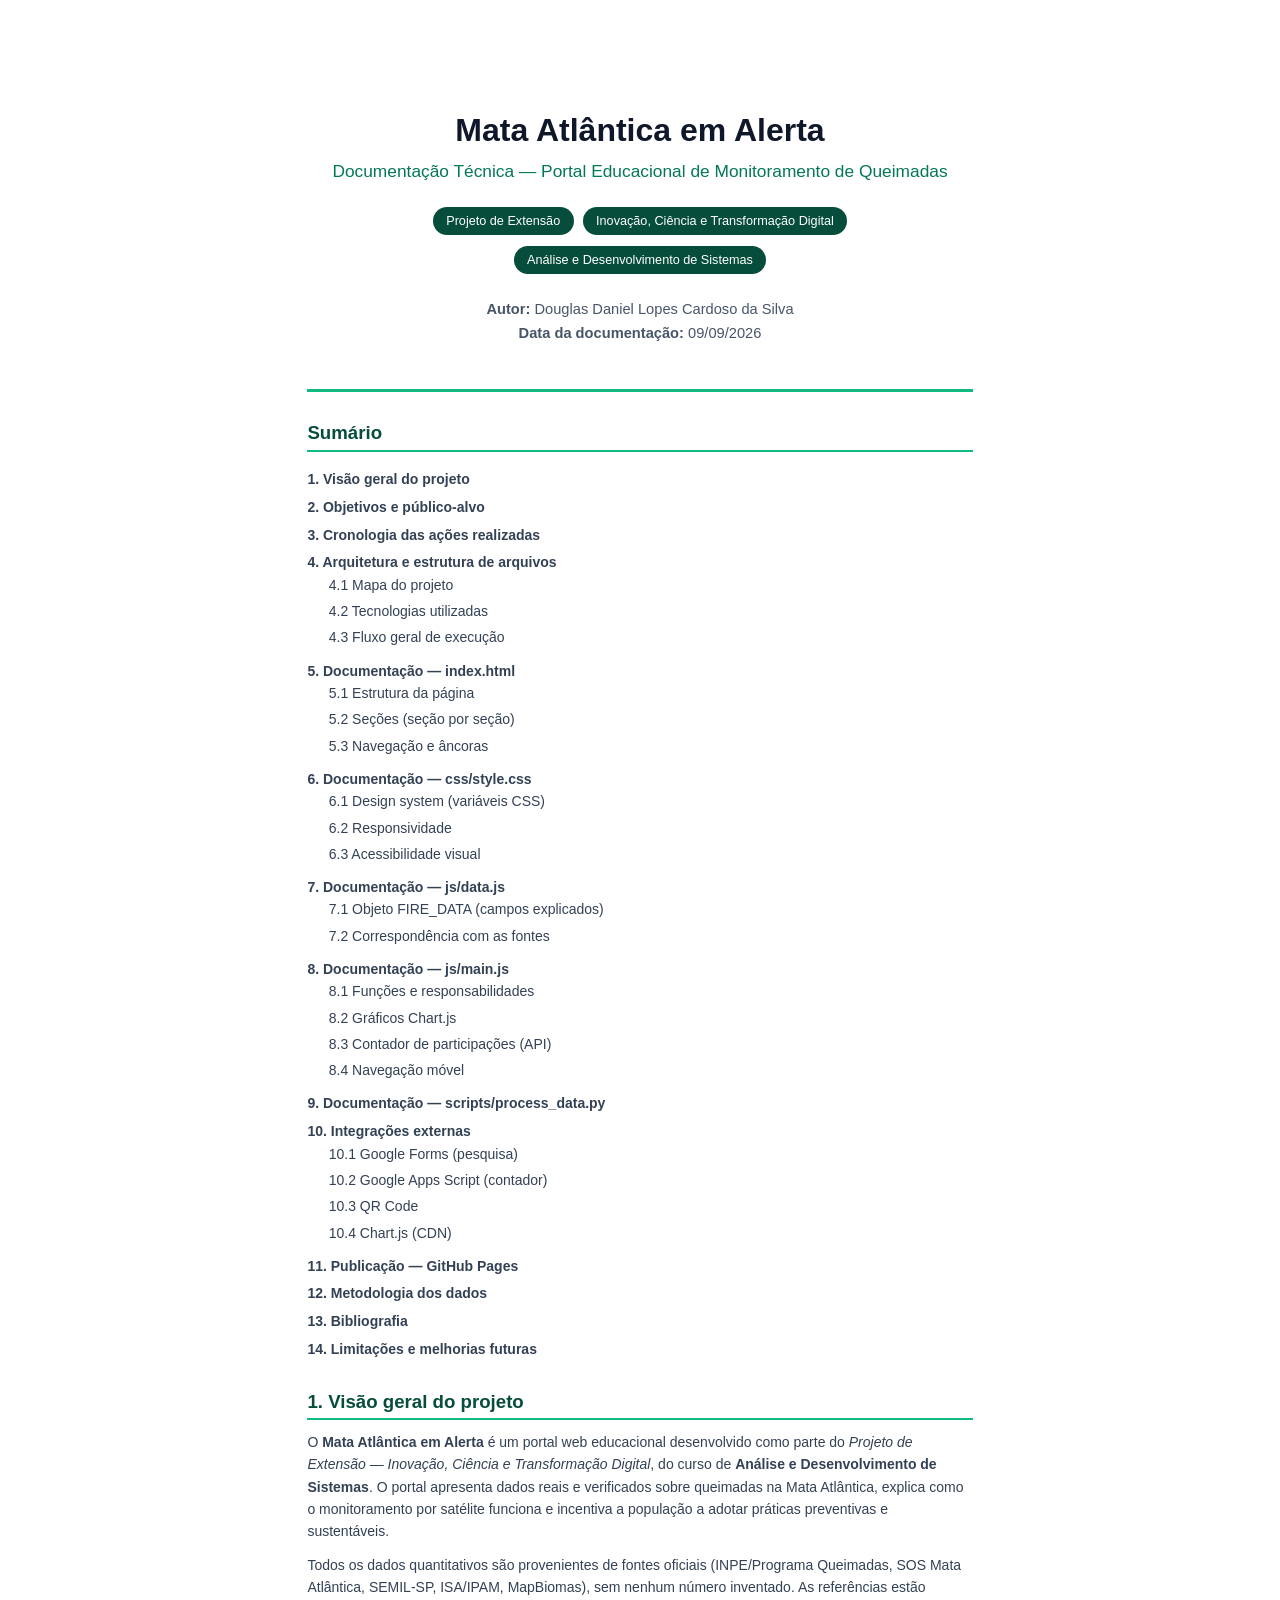
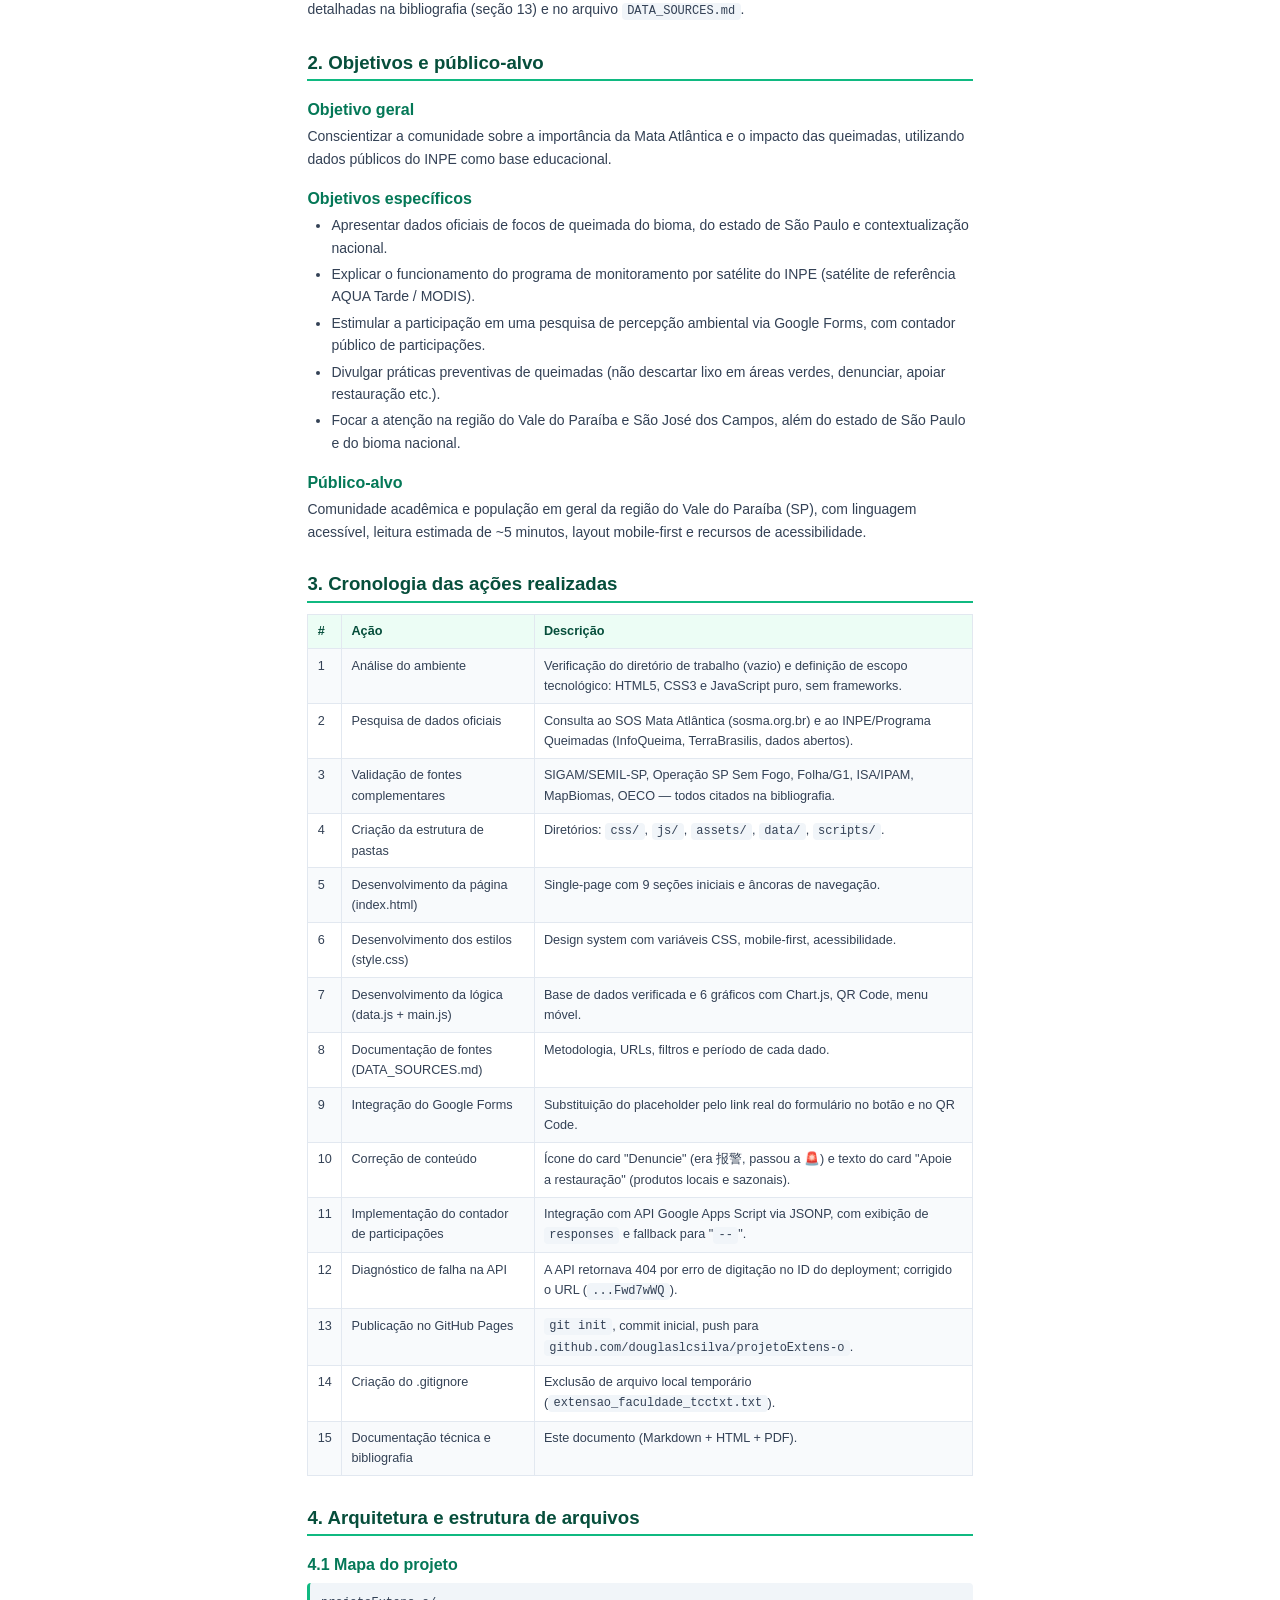
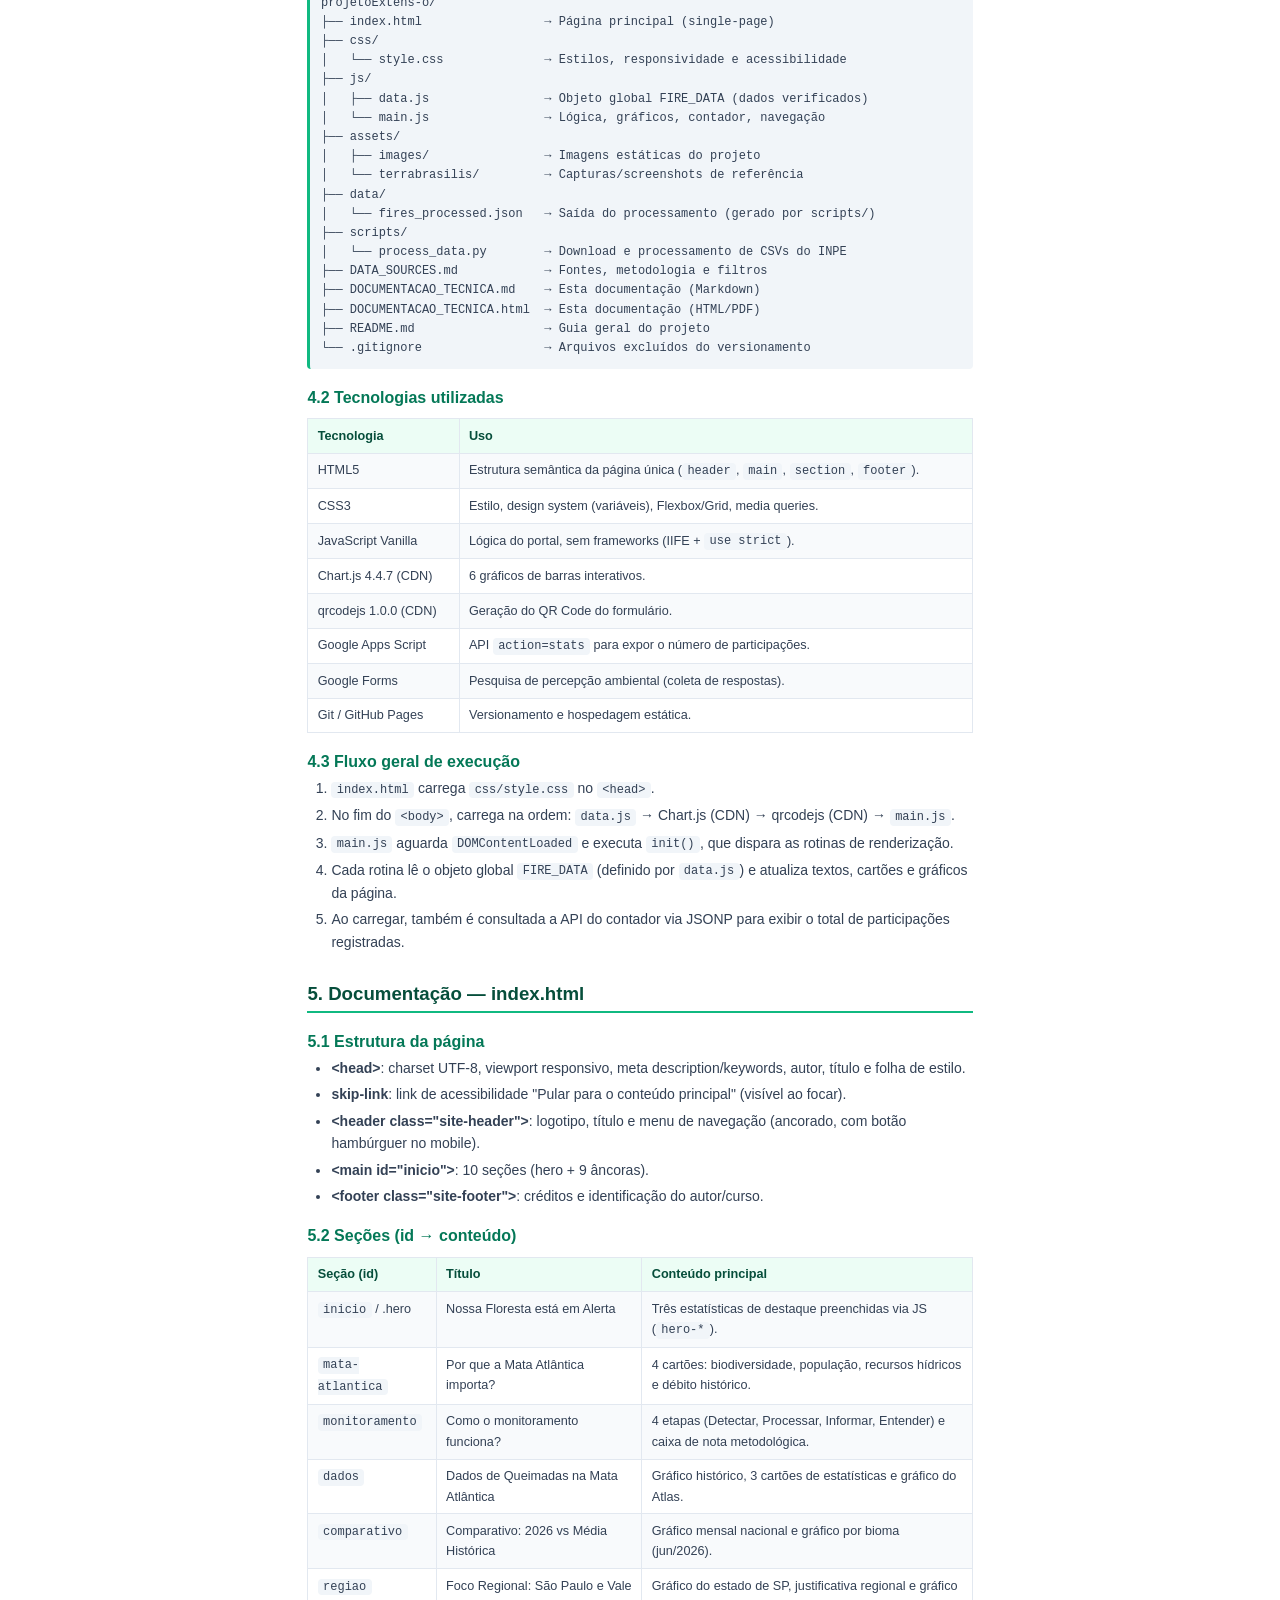
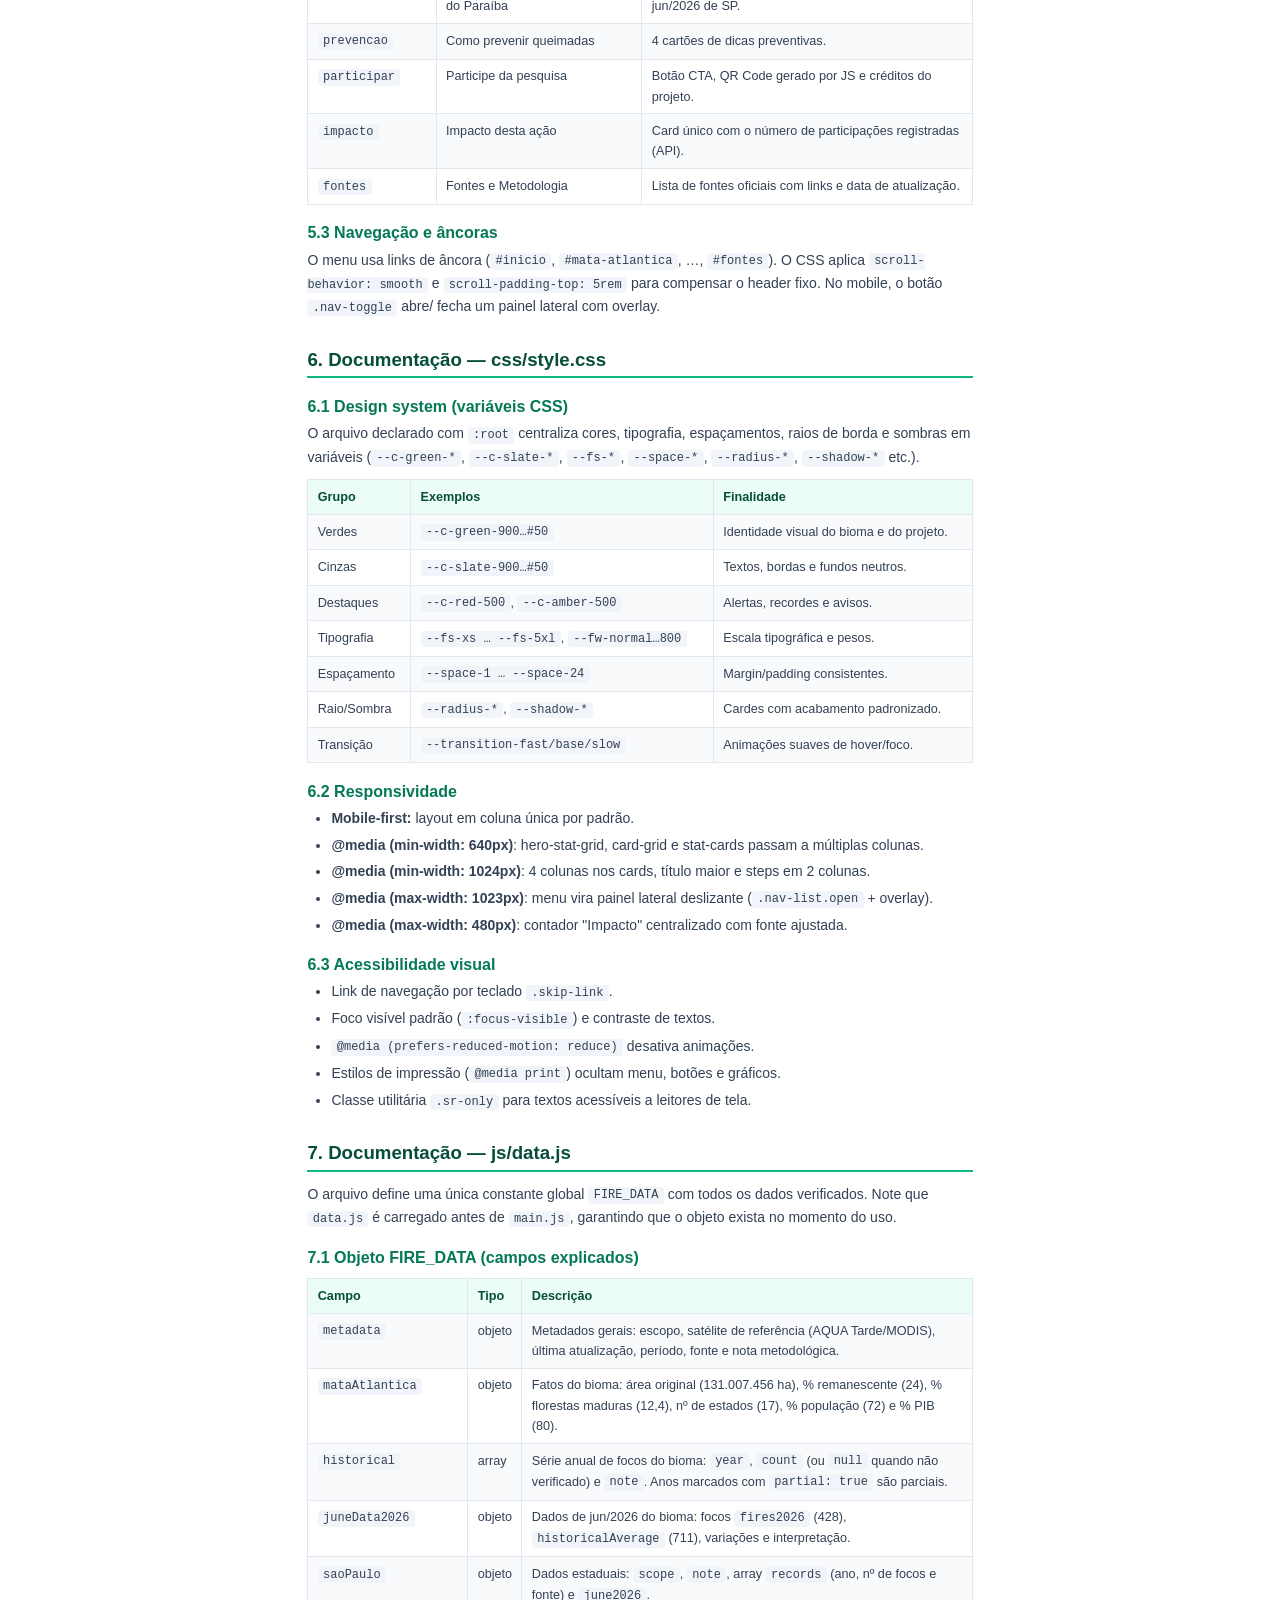
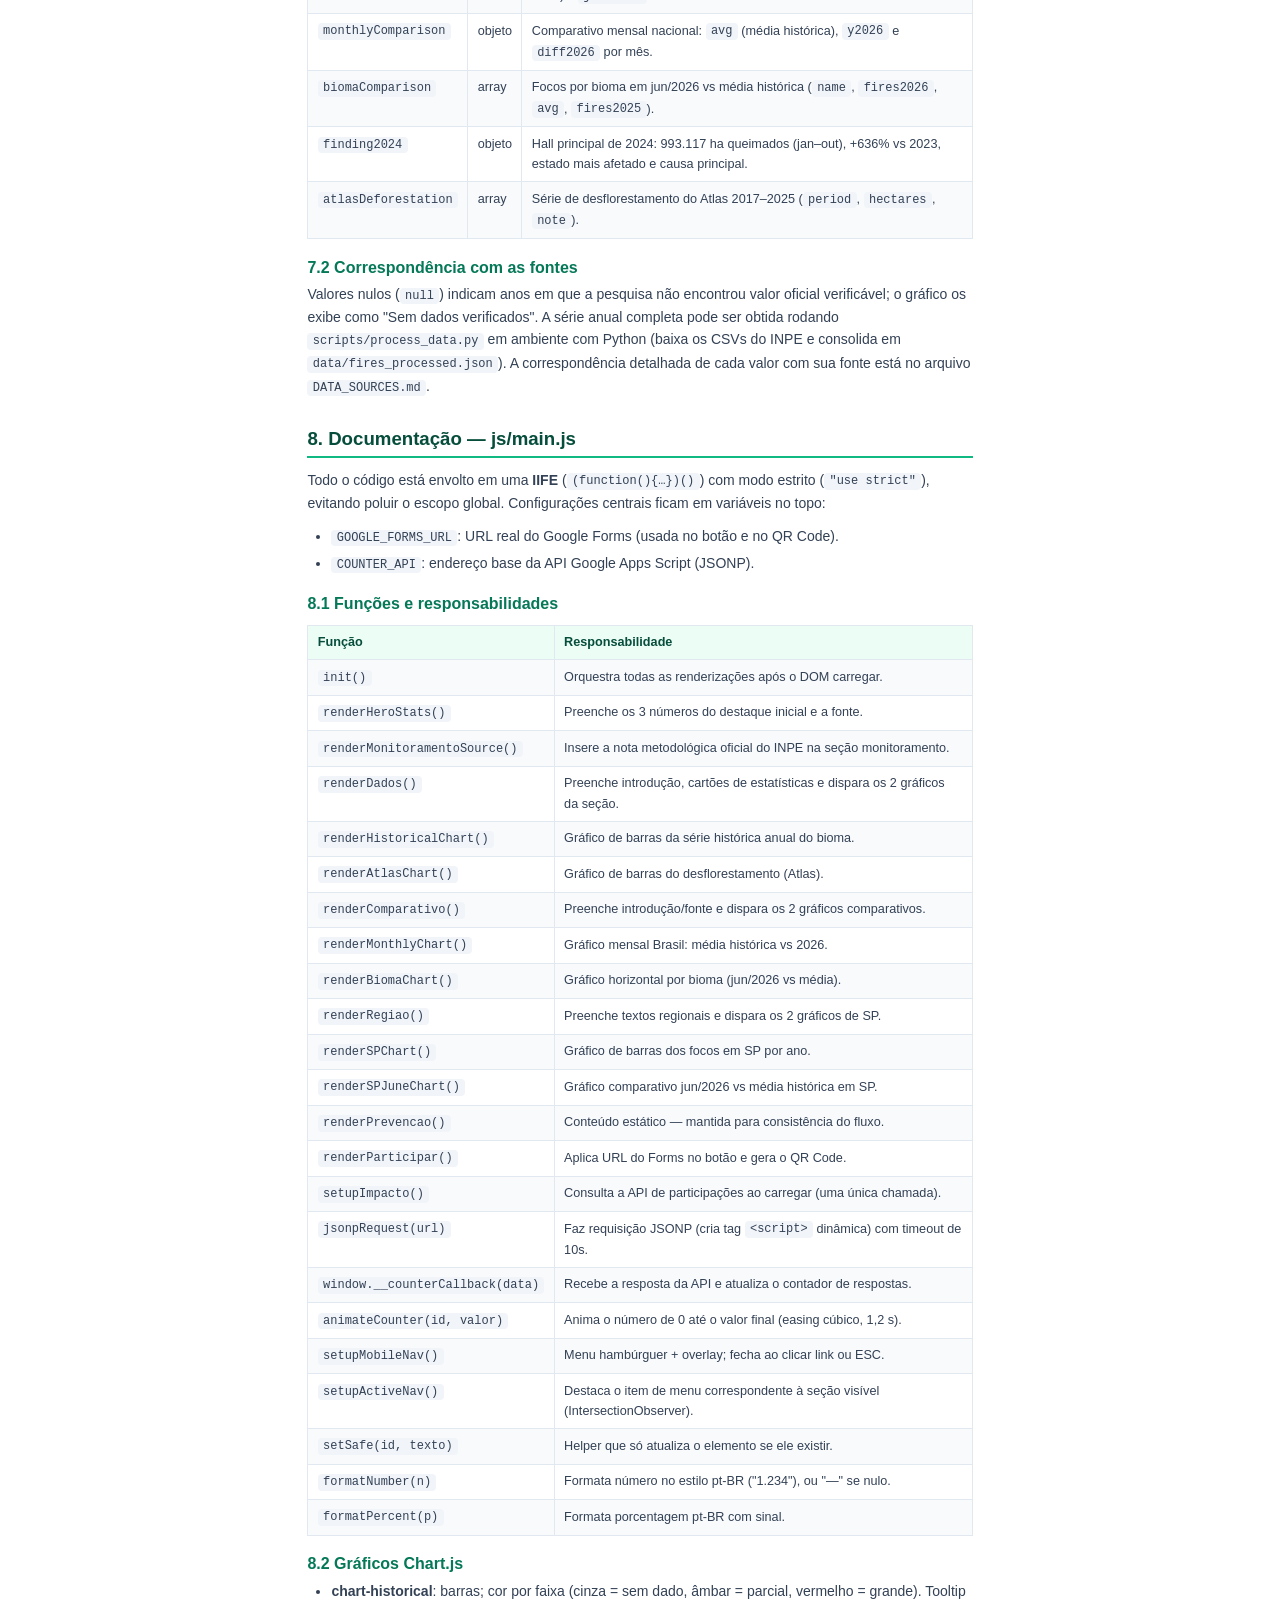
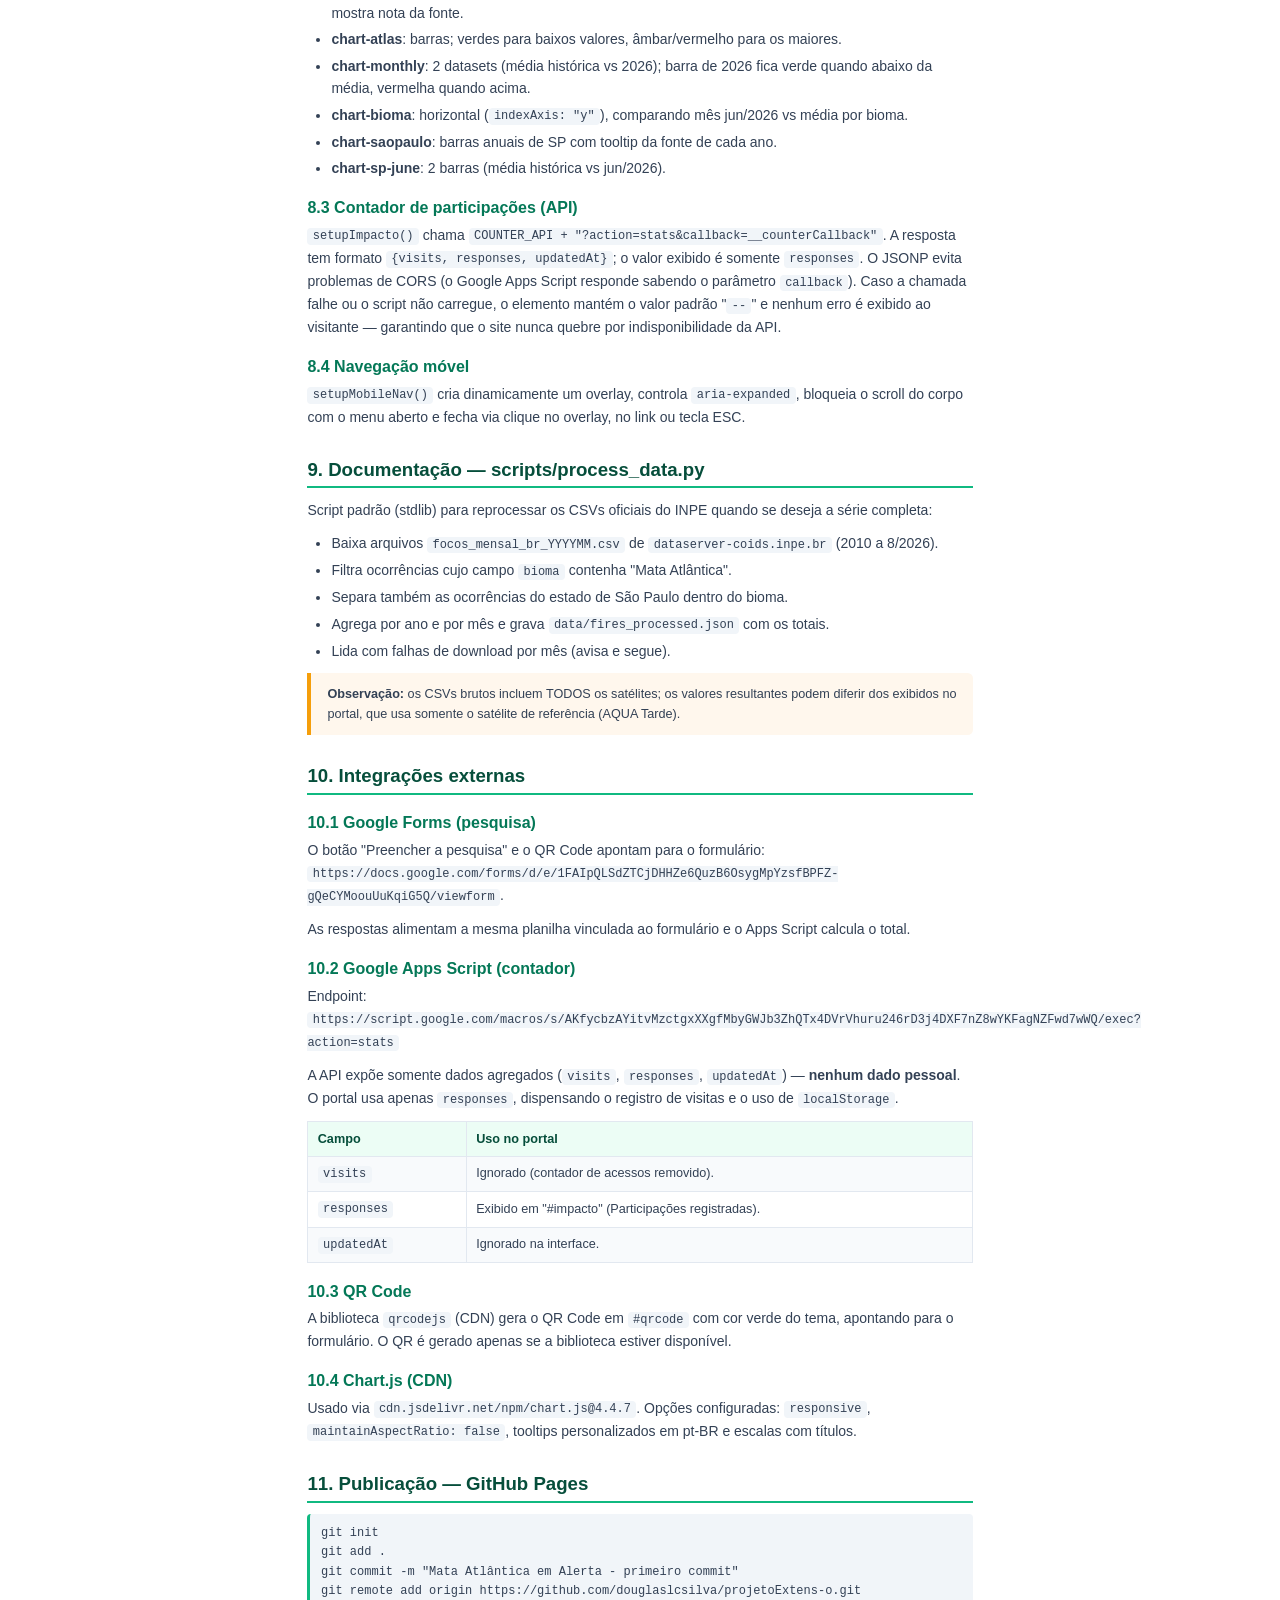
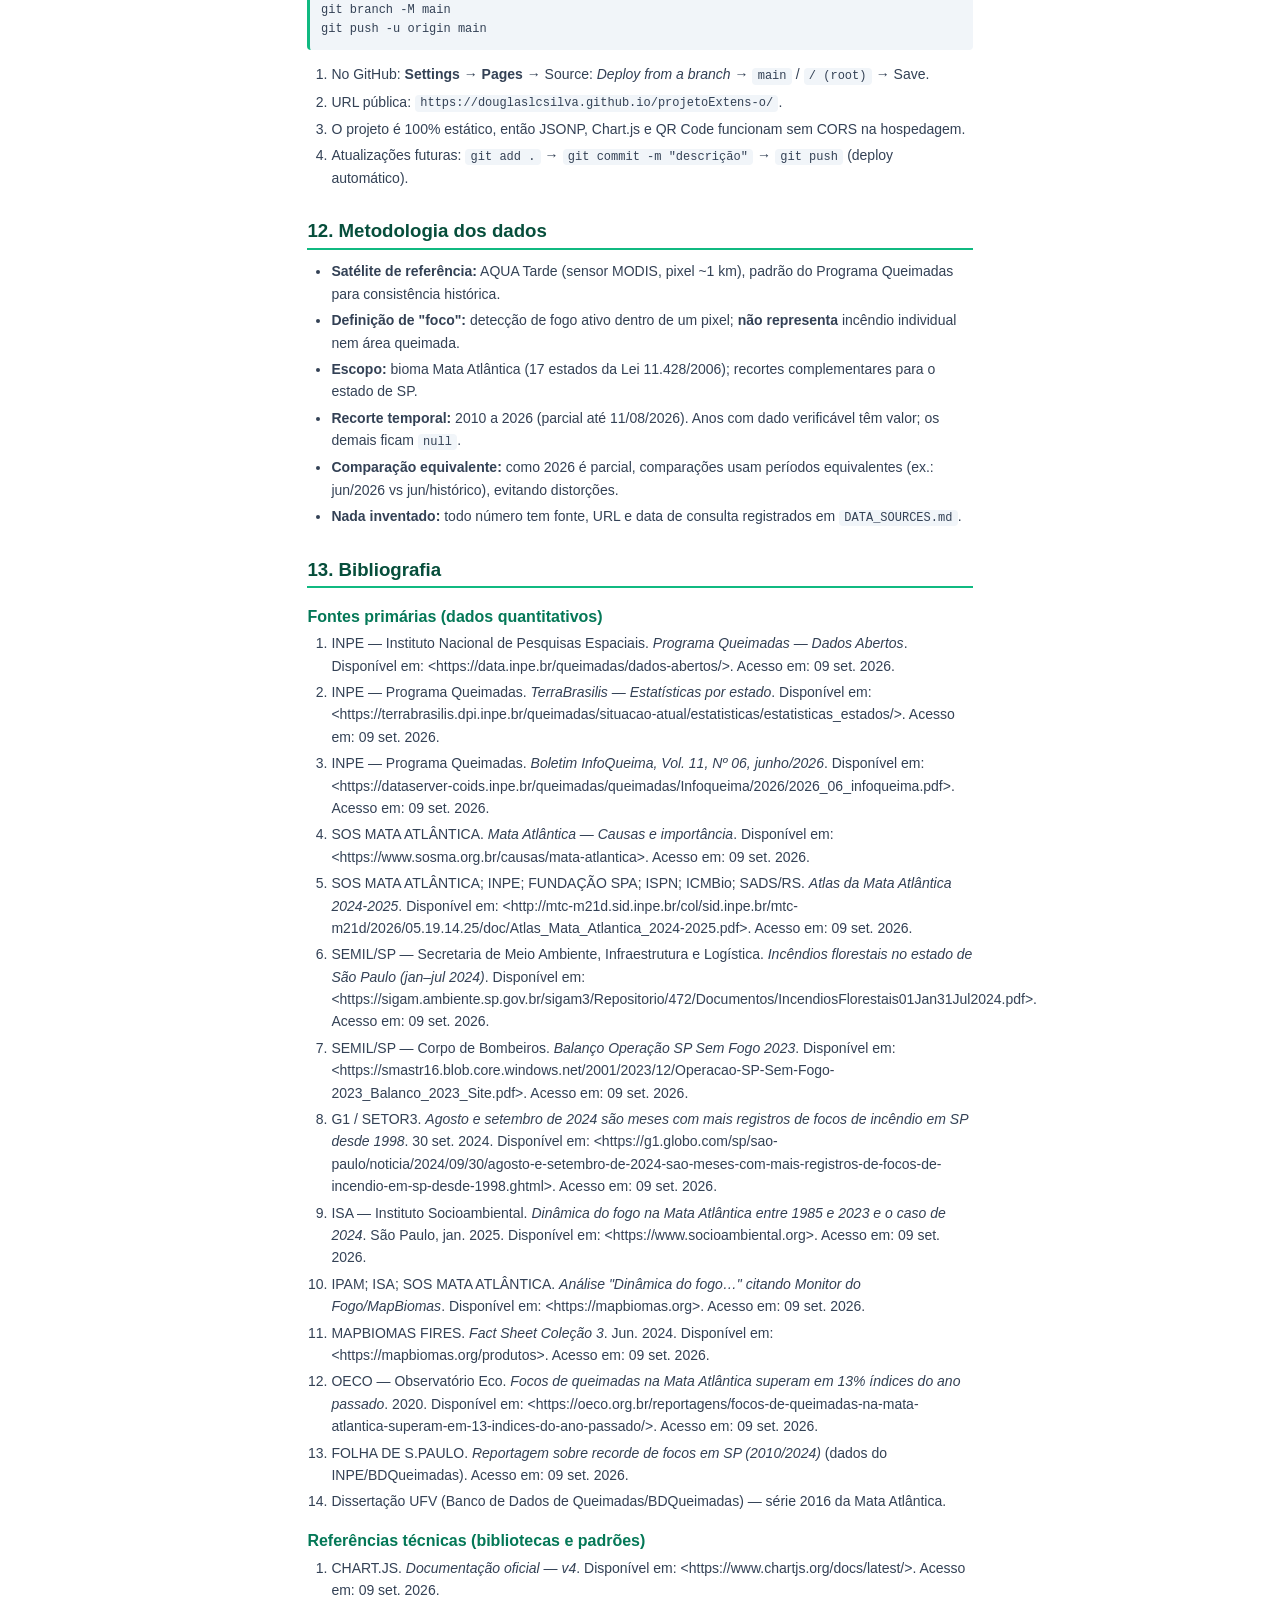
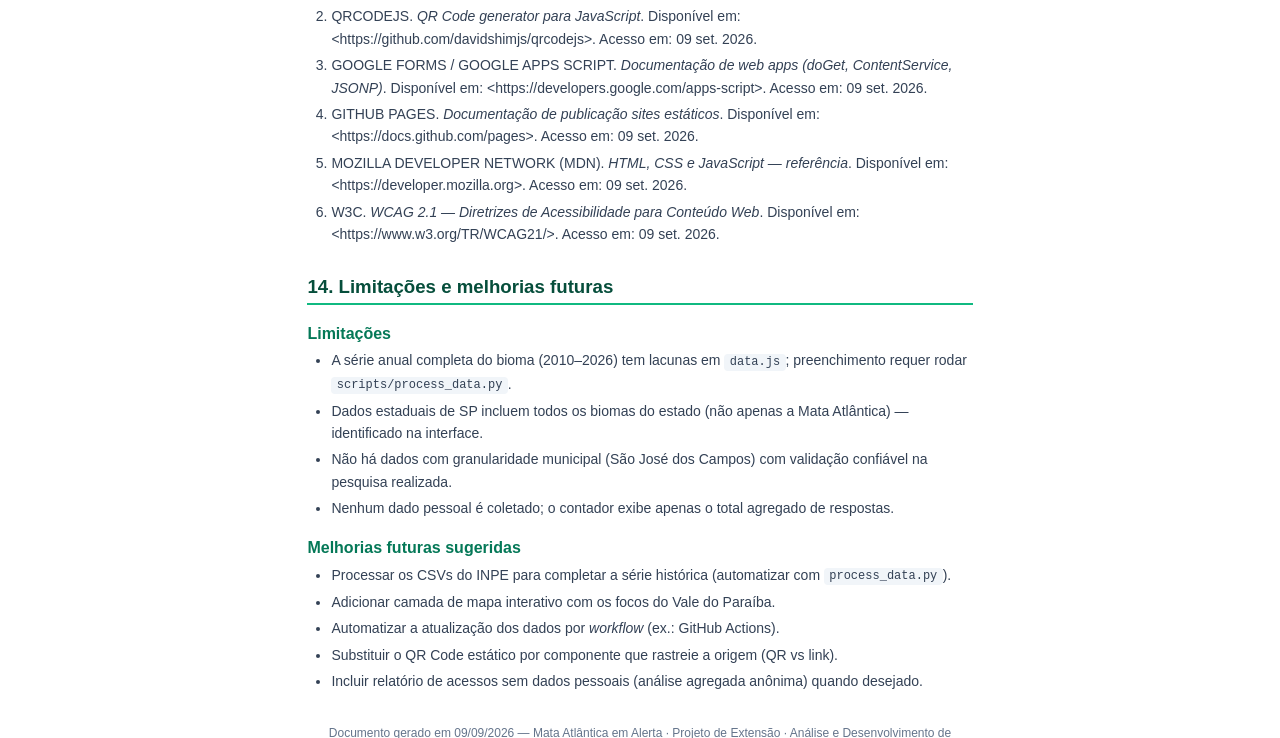
==== DOCUMENTACAO_TECNICA.html @ 0e0fcd91 "Adiciona documentacao tecnica completa (md, html e pdf) e bibliografia" ====
<!DOCTYPE html>
<html lang="pt-BR">
<head>
<meta charset="UTF-8">
<title>Documentação Técnica — Mata Atlântica em Alerta</title>
<style>
  :root {
    --green-900: #064e3b;
    --green-700: #047857;
    --green-600: #059669;
    --green-500: #10b981;
    --green-100: #d1fae5;
    --green-50:  #ecfdf5;
    --slate-900: #0f172a;
    --slate-800: #1e293b;
    --slate-700: #334155;
    --slate-600: #475569;
    --slate-500: #64748b;
    --slate-400: #94a3b8;
    --slate-200: #e2e8f0;
    --slate-100: #f1f5f9;
    --slate-50:  #f8fafc;
  }
  * { box-sizing: border-box; margin: 0; padding: 0; }
  html { scroll-behavior: smooth; }
  body {
    font-family: "Segoe UI", Roboto, "Helvetica Neue", Arial, sans-serif;
    font-size: 10.5pt;
    line-height: 1.6;
    color: var(--slate-700);
    background: #fff;
    max-width: 210mm;
    margin: 0 auto;
    padding: 15mm 17mm;
  }
  h1, h2, h3, h4 { color: var(--slate-900); line-height: 1.25; }
  h1 { font-size: 20pt; margin-bottom: 4pt; }
  h2 {
    font-size: 14pt;
    margin-top: 22pt;
    margin-bottom: 8pt;
    padding-bottom: 4pt;
    border-bottom: 2px solid var(--green-500);
    color: var(--green-900);
  }
  h3 { font-size: 12pt; margin-top: 14pt; margin-bottom: 4pt; color: var(--green-700); }
  h4 { font-size: 11pt; margin-top: 10pt; margin-bottom: 4pt; }
  p { margin-bottom: 8pt; }
  ul, ol { margin: 0 0 8pt 18pt; }
  li { margin-bottom: 3pt; }
  a { color: var(--green-700); text-decoration: none; }
  code, pre {
    font-family: Consolas, "Cascadia Code", monospace;
    font-size: 9pt;
    background: var(--slate-100);
    border-radius: 3pt;
    padding: 1pt 4pt;
  }
  pre {
    padding: 8pt;
    margin: 6pt 0 10pt;
    border-left: 3px solid var(--green-500);
    overflow-x: auto;
    white-space: pre-wrap;
  }
  table {
    width: 100%;
    border-collapse: collapse;
    margin: 8pt 0 12pt;
    font-size: 9.5pt;
  }
  th, td {
    border: 1px solid var(--slate-200);
    padding: 5pt 7pt;
    text-align: left;
    vertical-align: top;
  }
  th { background: var(--green-50); color: var(--green-900); font-weight: 600; }
  tr:nth-child(even) td { background: var(--slate-50); }
  .cover {
    text-align: center;
    padding: 40pt 0 25pt;
    border-bottom: 3px solid var(--green-500);
    margin-bottom: 20pt;
  }
  .cover h1 { font-size: 24pt; }
  .cover .subtitle { font-size: 13pt; color: var(--green-700); margin-top: 6pt; }
  .cover .meta { margin-top: 18pt; font-size: 11pt; color: var(--slate-600); }
  .cover .badge {
    display: inline-block;
    background: var(--green-900);
    color: #fff;
    padding: 3pt 10pt;
    border-radius: 12pt;
    font-size: 9.5pt;
    margin: 8pt 2pt 0;
  }
  .toc { margin: 12pt 0 20pt; }
  .toc ul { list-style: none; margin-left: 0; }
  .toc > ul > li { font-weight: 600; margin-bottom: 4pt; }
  .toc ul ul { margin-left: 16pt; font-weight: 400; }
  .note {
    background: #fff7ed;
    border-left: 4px solid #f59e0b;
    padding: 8pt 12pt;
    border-radius: 0 4pt 4pt 0;
    margin: 8pt 0;
    font-size: 9.5pt;
  }
  .callout {
    background: var(--green-50);
    border-left: 4px solid var(--green-500);
    padding: 8pt 12pt;
    border-radius: 0 4pt 4pt 0;
    margin: 8pt 0;
  }
  .field-table dt { font-weight: 600; color: var(--green-800); }
  .pagebreak { page-break-before: always; }
  .small { font-size: 9pt; color: var(--slate-500); }
  .text-center { text-align: center; }
  @media print {
    .cover { border-bottom-color: var(--green-500); }
    h2 { page-break-after: avoid; }
    h3, h4 { page-break-after: avoid; }
    table, pre, .note, .callout { page-break-inside: avoid; }
  }
</style>
</head>
<body>

<div class="cover">
  <h1>Mata Atlântica em Alerta</h1>
  <p class="subtitle">Documentação Técnica — Portal Educacional de Monitoramento de Queimadas</p>
  <div>
    <span class="badge">Projeto de Extensão</span>
    <span class="badge">Inovação, Ciência e Transformação Digital</span>
    <span class="badge">Análise e Desenvolvimento de Sistemas</span>
  </div>
  <p class="meta">
    <strong>Autor:</strong> Douglas Daniel Lopes Cardoso da Silva<br>
    <strong>Data da documentação:</strong> 09/09/2026
  </p>
</div>

<h2>Sumário</h2>
<div class="toc">
  <ul>
    <li>1. Visão geral do projeto</li>
    <li>2. Objetivos e público-alvo</li>
    <li>3. Cronologia das ações realizadas</li>
    <li>4. Arquitetura e estrutura de arquivos
      <ul>
        <li>4.1 Mapa do projeto</li>
        <li>4.2 Tecnologias utilizadas</li>
        <li>4.3 Fluxo geral de execução</li>
      </ul>
    </li>
    <li>5. Documentação — index.html
      <ul>
        <li>5.1 Estrutura da página</li>
        <li>5.2 Seções (seção por seção)</li>
        <li>5.3 Navegação e âncoras</li>
      </ul>
    </li>
    <li>6. Documentação — css/style.css
      <ul>
        <li>6.1 Design system (variáveis CSS)</li>
        <li>6.2 Responsividade</li>
        <li>6.3 Acessibilidade visual</li>
      </ul>
    </li>
    <li>7. Documentação — js/data.js
      <ul>
        <li>7.1 Objeto FIRE_DATA (campos explicados)</li>
        <li>7.2 Correspondência com as fontes</li>
      </ul>
    </li>
    <li>8. Documentação — js/main.js
      <ul>
        <li>8.1 Funções e responsabilidades</li>
        <li>8.2 Gráficos Chart.js</li>
        <li>8.3 Contador de participações (API)</li>
        <li>8.4 Navegação móvel</li>
      </ul>
    </li>
    <li>9. Documentação — scripts/process_data.py</li>
    <li>10. Integrações externas
      <ul>
        <li>10.1 Google Forms (pesquisa)</li>
        <li>10.2 Google Apps Script (contador)</li>
        <li>10.3 QR Code</li>
        <li>10.4 Chart.js (CDN)</li>
      </ul>
    </li>
    <li>11. Publicação — GitHub Pages</li>
    <li>12. Metodologia dos dados</li>
    <li>13. Bibliografia</li>
    <li>14. Limitações e melhorias futuras</li>
  </ul>
</div>

<h2 class="pagebreak">1. Visão geral do projeto</h2>
<p>
O <strong>Mata Atlântica em Alerta</strong> é um portal web educacional desenvolvido como parte do
<em>Projeto de Extensão — Inovação, Ciência e Transformação Digital</em>, do curso de
<strong>Análise e Desenvolvimento de Sistemas</strong>. O portal apresenta dados reais e verificados
sobre queimadas na Mata Atlântica, explica como o monitoramento por satélite funciona e incentiva a
população a adotar práticas preventivas e sustentáveis.
</p>
<p>Todos os dados quantitativos são provenientes de fontes oficiais (INPE/Programa Queimadas, SOS Mata
Atlântica, SEMIL-SP, ISA/IPAM, MapBiomas), sem nenhum número inventado. As referências estão detalhadas
na bibliografia (seção 13) e no arquivo <code>DATA_SOURCES.md</code>.</p>

<h2>2. Objetivos e público-alvo</h2>
<h3>Objetivo geral</h3>
<p>Conscientizar a comunidade sobre a importância da Mata Atlântica e o impacto das queimadas,
utilizando dados públicos do INPE como base educacional.</p>
<h3>Objetivos específicos</h3>
<ul>
  <li>Apresentar dados oficiais de focos de queimada do bioma, do estado de São Paulo e contextualização nacional.</li>
  <li>Explicar o funcionamento do programa de monitoramento por satélite do INPE (satélite de referência AQUA Tarde / MODIS).</li>
  <li>Estimular a participação em uma pesquisa de percepção ambiental via Google Forms, com contador público de participações.</li>
  <li>Divulgar práticas preventivas de queimadas (não descartar lixo em áreas verdes, denunciar, apoiar restauração etc.).</li>
  <li>Focar a atenção na região do Vale do Paraíba e São José dos Campos, além do estado de São Paulo e do bioma nacional.</li>
</ul>
<h3>Público-alvo</h3>
<p>Comunidade acadêmica e população em geral da região do Vale do Paraíba (SP), com linguagem acessível,
leitura estimada de ~5 minutos, layout mobile-first e recursos de acessibilidade.</p>

<h2 class="pagebreak">3. Cronologia das ações realizadas</h2>
<table>
  <tr><th>#</th><th>Ação</th><th>Descrição</th></tr>
  <tr><td>1</td><td>Análise do ambiente</td><td>Verificação do diretório de trabalho (vazio) e definição de escopo tecnológico: HTML5, CSS3 e JavaScript puro, sem frameworks.</td></tr>
  <tr><td>2</td><td>Pesquisa de dados oficiais</td><td>Consulta ao SOS Mata Atlântica (sosma.org.br) e ao INPE/Programa Queimadas (InfoQueima, TerraBrasilis, dados abertos).</td></tr>
  <tr><td>3</td><td>Validação de fontes complementares</td><td>SIGAM/SEMIL-SP, Operação SP Sem Fogo, Folha/G1, ISA/IPAM, MapBiomas, OECO — todos citados na bibliografia.</td></tr>
  <tr><td>4</td><td>Criação da estrutura de pastas</td><td>Diretórios: <code>css/</code>, <code>js/</code>, <code>assets/</code>, <code>data/</code>, <code>scripts/</code>.</td></tr>
  <tr><td>5</td><td>Desenvolvimento da página (index.html)</td><td>Single-page com 9 seções iniciais e âncoras de navegação.</td></tr>
  <tr><td>6</td><td>Desenvolvimento dos estilos (style.css)</td><td>Design system com variáveis CSS, mobile-first, acessibilidade.</td></tr>
  <tr><td>7</td><td>Desenvolvimento da lógica (data.js + main.js)</td><td>Base de dados verificada e 6 gráficos com Chart.js, QR Code, menu móvel.</td></tr>
  <tr><td>8</td><td>Documentação de fontes (DATA_SOURCES.md)</td><td>Metodologia, URLs, filtros e período de cada dado.</td></tr>
  <tr><td>9</td><td>Integração do Google Forms</td><td>Substituição do placeholder pelo link real do formulário no botão e no QR Code.</td></tr>
  <tr><td>10</td><td>Correção de conteúdo</td><td>Ícone do card "Denuncie" (era 报警, passou a 🚨) e texto do card "Apoie a restauração" (produtos locais e sazonais).</td></tr>
  <tr><td>11</td><td>Implementação do contador de participações</td><td>Integração com API Google Apps Script via JSONP, com exibição de <code>responses</code> e fallback para "<code>--</code>".</td></tr>
  <tr><td>12</td><td>Diagnóstico de falha na API</td><td>A API retornava 404 por erro de digitação no ID do deployment; corrigido o URL (<code>...Fwd7wWQ</code>).</td></tr>
  <tr><td>13</td><td>Publicação no GitHub Pages</td><td><code>git init</code>, commit inicial, push para <code>github.com/douglaslcsilva/projetoExtens-o</code>.</td></tr>
  <tr><td>14</td><td>Criação do .gitignore</td><td>Exclusão de arquivo local temporário (<code>extensao_faculdade_tcctxt.txt</code>).</td></tr>
  <tr><td>15</td><td>Documentação técnica e bibliografia</td><td>Este documento (Markdown + HTML + PDF).</td></tr>
</table>

<h2 class="pagebreak">4. Arquitetura e estrutura de arquivos</h2>
<h3>4.1 Mapa do projeto</h3>
<pre>
projetoExtens-o/
├── index.html                 → Página principal (single-page)
├── css/
│   └── style.css              → Estilos, responsividade e acessibilidade
├── js/
│   ├── data.js                → Objeto global FIRE_DATA (dados verificados)
│   └── main.js                → Lógica, gráficos, contador, navegação
├── assets/
│   ├── images/                → Imagens estáticas do projeto
│   └── terrabrasilis/         → Capturas/screenshots de referência
├── data/
│   └── fires_processed.json   → Saída do processamento (gerado por scripts/)
├── scripts/
│   └── process_data.py        → Download e processamento de CSVs do INPE
├── DATA_SOURCES.md            → Fontes, metodologia e filtros
├── DOCUMENTACAO_TECNICA.md    → Esta documentação (Markdown)
├── DOCUMENTACAO_TECNICA.html  → Esta documentação (HTML/PDF)
├── README.md                  → Guia geral do projeto
└── .gitignore                 → Arquivos excluídos do versionamento
</pre>

<h3>4.2 Tecnologias utilizadas</h3>
<table>
  <tr><th>Tecnologia</th><th>Uso</th></tr>
  <tr><td>HTML5</td><td>Estrutura semântica da página única (<code>header</code>, <code>main</code>, <code>section</code>, <code>footer</code>).</td></tr>
  <tr><td>CSS3</td><td>Estilo, design system (variáveis), Flexbox/Grid, media queries.</td></tr>
  <tr><td>JavaScript Vanilla</td><td>Lógica do portal, sem frameworks (IIFE + <code>use strict</code>).</td></tr>
  <tr><td>Chart.js 4.4.7 (CDN)</td><td>6 gráficos de barras interativos.</td></tr>
  <tr><td>qrcodejs 1.0.0 (CDN)</td><td>Geração do QR Code do formulário.</td></tr>
  <tr><td>Google Apps Script</td><td>API <code>action=stats</code> para expor o número de participações.</td></tr>
  <tr><td>Google Forms</td><td>Pesquisa de percepção ambiental (coleta de respostas).</td></tr>
  <tr><td>Git / GitHub Pages</td><td>Versionamento e hospedagem estática.</td></tr>
</table>

<h3>4.3 Fluxo geral de execução</h3>
<ol>
  <li><code>index.html</code> carrega <code>css/style.css</code> no <code>&lt;head&gt;</code>.</li>
  <li>No fim do <code>&lt;body&gt;</code>, carrega na ordem: <code>data.js</code> → Chart.js (CDN) → qrcodejs (CDN) → <code>main.js</code>.</li>
  <li><code>main.js</code> aguarda <code>DOMContentLoaded</code> e executa <code>init()</code>, que dispara as rotinas de renderização.</li>
  <li>Cada rotina lê o objeto global <code>FIRE_DATA</code> (definido por <code>data.js</code>) e atualiza textos, cartões e gráficos da página.</li>
  <li>Ao carregar, também é consultada a API do contador via JSONP para exibir o total de participações registradas.</li>
</ol>

<h2 class="pagebreak">5. Documentação — index.html</h2>
<h3>5.1 Estrutura da página</h3>
<ul>
  <li><strong>&lt;head&gt;</strong>: charset UTF-8, viewport responsivo, meta description/keywords, autor, título e folha de estilo.</li>
  <li><strong>skip-link</strong>: link de acessibilidade "Pular para o conteúdo principal" (visível ao focar).</li>
  <li><strong>&lt;header class="site-header"&gt;</strong>: logotipo, título e menu de navegação (ancorado, com botão hambúrguer no mobile).</li>
  <li><strong>&lt;main id="inicio"&gt;</strong>: 10 seções (hero + 9 âncoras).</li>
  <li><strong>&lt;footer class="site-footer"&gt;</strong>: créditos e identificação do autor/curso.</li>
</ul>

<h3>5.2 Seções (id → conteúdo)</h3>
<table>
  <tr><th>Seção (id)</th><th>Título</th><th>Conteúdo principal</th></tr>
  <tr><td><code>inicio</code> / .hero</td><td>Nossa Floresta está em Alerta</td><td>Três estatísticas de destaque preenchidas via JS (<code>hero-*</code>).</td></tr>
  <tr><td><code>mata-atlantica</code></td><td>Por que a Mata Atlântica importa?</td><td>4 cartões: biodiversidade, população, recursos hídricos e débito histórico.</td></tr>
  <tr><td><code>monitoramento</code></td><td>Como o monitoramento funciona?</td><td>4 etapas (Detectar, Processar, Informar, Entender) e caixa de nota metodológica.</td></tr>
  <tr><td><code>dados</code></td><td>Dados de Queimadas na Mata Atlântica</td><td>Gráfico histórico, 3 cartões de estatísticas e gráfico do Atlas.</td></tr>
  <tr><td><code>comparativo</code></td><td>Comparativo: 2026 vs Média Histórica</td><td>Gráfico mensal nacional e gráfico por bioma (jun/2026).</td></tr>
  <tr><td><code>regiao</code></td><td>Foco Regional: São Paulo e Vale do Paraíba</td><td>Gráfico do estado de SP, justificativa regional e gráfico jun/2026 de SP.</td></tr>
  <tr><td><code>prevencao</code></td><td>Como prevenir queimadas</td><td>4 cartões de dicas preventivas.</td></tr>
  <tr><td><code>participar</code></td><td>Participe da pesquisa</td><td>Botão CTA, QR Code gerado por JS e créditos do projeto.</td></tr>
  <tr><td><code>impacto</code></td><td>Impacto desta ação</td><td>Card único com o número de participações registradas (API).</td></tr>
  <tr><td><code>fontes</code></td><td>Fontes e Metodologia</td><td>Lista de fontes oficiais com links e data de atualização.</td></tr>
</table>

<h3>5.3 Navegação e âncoras</h3>
<p>O menu usa links de âncora (<code>#inicio</code>, <code>#mata-atlantica</code>, …, <code>#fontes</code>).
O CSS aplica <code>scroll-behavior: smooth</code> e <code>scroll-padding-top: 5rem</code> para compensar o
header fixo. No mobile, o botão <code>.nav-toggle</code> abre/ fecha um painel lateral com overlay.</p>

<h2 class="pagebreak">6. Documentação — css/style.css</h2>
<h3>6.1 Design system (variáveis CSS)</h3>
<p>O arquivo declarado com <code>:root</code> centraliza cores, tipografia, espaçamentos, raios de borda e
sombras em variáveis (<code>--c-green-*</code>, <code>--c-slate-*</code>, <code>--fs-*</code>,
<code>--space-*</code>, <code>--radius-*</code>, <code>--shadow-*</code> etc.).</p>
<table>
  <tr><th>Grupo</th><th>Exemplos</th><th>Finalidade</th></tr>
  <tr><td>Verdes</td><td><code>--c-green-900…#50</code></td><td>Identidade visual do bioma e do projeto.</td></tr>
  <tr><td>Cinzas</td><td><code>--c-slate-900…#50</code></td><td>Textos, bordas e fundos neutros.</td></tr>
  <tr><td>Destaques</td><td><code>--c-red-500</code>, <code>--c-amber-500</code></td><td>Alertas, recordes e avisos.</td></tr>
  <tr><td>Tipografia</td><td><code>--fs-xs … --fs-5xl</code>, <code>--fw-normal…800</code></td><td>Escala tipográfica e pesos.</td></tr>
  <tr><td>Espaçamento</td><td><code>--space-1 … --space-24</code></td><td>Margin/padding consistentes.</td></tr>
  <tr><td>Raio/Sombra</td><td><code>--radius-*</code>, <code>--shadow-*</code></td><td>Cardes com acabamento padronizado.</td></tr>
  <tr><td>Transição</td><td><code>--transition-fast/base/slow</code></td><td>Animações suaves de hover/foco.</td></tr>
</table>

<h3>6.2 Responsividade</h3>
<ul>
  <li><strong>Mobile-first:</strong> layout em coluna única por padrão.</li>
  <li><strong>@media (min-width: 640px)</strong>: hero-stat-grid, card-grid e stat-cards passam a múltiplas colunas.</li>
  <li><strong>@media (min-width: 1024px)</strong>: 4 colunas nos cards, título maior e steps em 2 colunas.</li>
  <li><strong>@media (max-width: 1023px)</strong>: menu vira painel lateral deslizante (<code>.nav-list.open</code> + overlay).</li>
  <li><strong>@media (max-width: 480px)</strong>: contador "Impacto" centralizado com fonte ajustada.</li>
</ul>

<h3>6.3 Acessibilidade visual</h3>
<ul>
  <li>Link de navegação por teclado <code>.skip-link</code>.</li>
  <li>Foco visível padrão (<code>:focus-visible</code>) e contraste de textos.</li>
  <li><code>@media (prefers-reduced-motion: reduce)</code> desativa animações.</li>
  <li>Estilos de impressão (<code>@media print</code>) ocultam menu, botões e gráficos.</li>
  <li>Classe utilitária <code>.sr-only</code> para textos acessíveis a leitores de tela.</li>
</ul>

<h2 class="pagebreak">7. Documentação — js/data.js</h2>
<p>O arquivo define uma única constante global <code>FIRE_DATA</code> com todos os dados verificados.
Note que <code>data.js</code> é carregado antes de <code>main.js</code>, garantindo que o objeto exista no momento do uso.</p>

<h3>7.1 Objeto FIRE_DATA (campos explicados)</h3>
<table>
  <tr><th>Campo</th><th>Tipo</th><th>Descrição</th></tr>
  <tr><td><code>metadata</code></td><td>objeto</td><td>Metadados gerais: escopo, satélite de referência (AQUA Tarde/MODIS), última atualização, período, fonte e nota metodológica.</td></tr>
  <tr><td><code>mataAtlantica</code></td><td>objeto</td><td>Fatos do bioma: área original (131.007.456 ha), % remanescente (24), % florestas maduras (12,4), nº de estados (17), % população (72) e % PIB (80).</td></tr>
  <tr><td><code>historical</code></td><td>array</td><td>Série anual de focos do bioma: <code>year</code>, <code>count</code> (ou <code>null</code> quando não verificado) e <code>note</code>. Anos marcados com <code>partial: true</code> são parciais.</td></tr>
  <tr><td><code>juneData2026</code></td><td>objeto</td><td>Dados de jun/2026 do bioma: focos <code>fires2026</code> (428), <code>historicalAverage</code> (711), variações e interpretação.</td></tr>
  <tr><td><code>saoPaulo</code></td><td>objeto</td><td>Dados estaduais: <code>scope</code>, <code>note</code>, array <code>records</code> (ano, nº de focos e fonte) e <code>june2026</code>.</td></tr>
  <tr><td><code>monthlyComparison</code></td><td>objeto</td><td>Comparativo mensal nacional: <code>avg</code> (média histórica), <code>y2026</code> e <code>diff2026</code> por mês.</td></tr>
  <tr><td><code>biomaComparison</code></td><td>array</td><td>Focos por bioma em jun/2026 vs média histórica (<code>name</code>, <code>fires2026</code>, <code>avg</code>, <code>fires2025</code>).</td></tr>
  <tr><td><code>finding2024</code></td><td>objeto</td><td>Hall principal de 2024: 993.117 ha queimados (jan–out), +636% vs 2023, estado mais afetado e causa principal.</td></tr>
  <tr><td><code>atlasDeforestation</code></td><td>array</td><td>Série de desflorestamento do Atlas 2017–2025 (<code>period</code>, <code>hectares</code>, <code>note</code>).</td></tr>
</table>

<h3>7.2 Correspondência com as fontes</h3>
<p>Valores nulos (<code>null</code>) indicam anos em que a pesquisa não encontrou valor oficial verificável;
o gráfico os exibe como "Sem dados verificados". A série anual completa pode ser obtida rodando
<code>scripts/process_data.py</code> em ambiente com Python (baixa os CSVs do INPE e consolida em
<code>data/fires_processed.json</code>). A correspondência detalhada de cada valor com sua fonte está no
arquivo <code>DATA_SOURCES.md</code>.</p>

<h2 class="pagebreak">8. Documentação — js/main.js</h2>
<p>Todo o código está envolto em uma <strong>IIFE</strong> (<code>(function(){…})()</code>) com modo estrito
(<code>"use strict"</code>), evitando poluir o escopo global. Configurações centrais ficam em variáveis no topo:</p>
<ul>
  <li><code>GOOGLE_FORMS_URL</code>: URL real do Google Forms (usada no botão e no QR Code).</li>
  <li><code>COUNTER_API</code>: endereço base da API Google Apps Script (JSONP).</li>
</ul>

<h3>8.1 Funções e responsabilidades</h3>
<table>
  <tr><th>Função</th><th>Responsabilidade</th></tr>
  <tr><td><code>init()</code></td><td>Orquestra todas as renderizações após o DOM carregar.</td></tr>
  <tr><td><code>renderHeroStats()</code></td><td>Preenche os 3 números do destaque inicial e a fonte.</td></tr>
  <tr><td><code>renderMonitoramentoSource()</code></td><td>Insere a nota metodológica oficial do INPE na seção monitoramento.</td></tr>
  <tr><td><code>renderDados()</code></td><td>Preenche introdução, cartões de estatísticas e dispara os 2 gráficos da seção.</td></tr>
  <tr><td><code>renderHistoricalChart()</code></td><td>Gráfico de barras da série histórica anual do bioma.</td></tr>
  <tr><td><code>renderAtlasChart()</code></td><td>Gráfico de barras do desflorestamento (Atlas).</td></tr>
  <tr><td><code>renderComparativo()</code></td><td>Preenche introdução/fonte e dispara os 2 gráficos comparativos.</td></tr>
  <tr><td><code>renderMonthlyChart()</code></td><td>Gráfico mensal Brasil: média histórica vs 2026.</td></tr>
  <tr><td><code>renderBiomaChart()</code></td><td>Gráfico horizontal por bioma (jun/2026 vs média).</td></tr>
  <tr><td><code>renderRegiao()</code></td><td>Preenche textos regionais e dispara os 2 gráficos de SP.</td></tr>
  <tr><td><code>renderSPChart()</code></td><td>Gráfico de barras dos focos em SP por ano.</td></tr>
  <tr><td><code>renderSPJuneChart()</code></td><td>Gráfico comparativo jun/2026 vs média histórica em SP.</td></tr>
  <tr><td><code>renderPrevencao()</code></td><td>Conteúdo estático — mantida para consistência do fluxo.</td></tr>
  <tr><td><code>renderParticipar()</code></td><td>Aplica URL do Forms no botão e gera o QR Code.</td></tr>
  <tr><td><code>setupImpacto()</code></td><td>Consulta a API de participações ao carregar (uma única chamada).</td></tr>
  <tr><td><code>jsonpRequest(url)</code></td><td>Faz requisição JSONP (cria tag <code>&lt;script&gt;</code> dinâmica) com timeout de 10s.</td></tr>
  <tr><td><code>window.__counterCallback(data)</code></td><td>Recebe a resposta da API e atualiza o contador de respostas.</td></tr>
  <tr><td><code>animateCounter(id, valor)</code></td><td>Anima o número de 0 até o valor final (easing cúbico, 1,2 s).</td></tr>
  <tr><td><code>setupMobileNav()</code></td><td>Menu hambúrguer + overlay; fecha ao clicar link ou ESC.</td></tr>
  <tr><td><code>setupActiveNav()</code></td><td>Destaca o item de menu correspondente à seção visível (IntersectionObserver).</td></tr>
  <tr><td><code>setSafe(id, texto)</code></td><td>Helper que só atualiza o elemento se ele existir.</td></tr>
  <tr><td><code>formatNumber(n)</code></td><td>Formata número no estilo pt-BR ("1.234"), ou "—" se nulo.</td></tr>
  <tr><td><code>formatPercent(p)</code></td><td>Formata porcentagem pt-BR com sinal.</td></tr>
</table>

<h3>8.2 Gráficos Chart.js</h3>
<ul>
  <li><strong>chart-historical</strong>: barras; cor por faixa (cinza = sem dado, âmbar = parcial, vermelho = grande). Tooltip mostra nota da fonte.</li>
  <li><strong>chart-atlas</strong>: barras; verdes para baixos valores, âmbar/vermelho para os maiores.</li>
  <li><strong>chart-monthly</strong>: 2 datasets (média histórica vs 2026); barra de 2026 fica verde quando abaixo da média, vermelha quando acima.</li>
  <li><strong>chart-bioma</strong>: horizontal (<code>indexAxis: "y"</code>), comparando mês jun/2026 vs média por bioma.</li>
  <li><strong>chart-saopaulo</strong>: barras anuais de SP com tooltip da fonte de cada ano.</li>
  <li><strong>chart-sp-june</strong>: 2 barras (média histórica vs jun/2026).</li>
</ul>

<h3>8.3 Contador de participações (API)</h3>
<p><code>setupImpacto()</code> chama <code>COUNTER_API + "?action=stats&callback=__counterCallback"</code>.
A resposta tem formato <code>{visits, responses, updatedAt}</code>; o valor exibido é somente
<code>responses</code>. O JSONP evita problemas de CORS (o Google Apps Script responde sabendo o parâmetro
<code>callback</code>). Caso a chamada falhe ou o script não carregue, o elemento mantém o valor padrão
"<code>--</code>" e nenhum erro é exibido ao visitante — garantindo que o site nunca quebre por indisponibilidade da API.</p>

<h3>8.4 Navegação móvel</h3>
<p><code>setupMobileNav()</code> cria dinamicamente um overlay, controla <code>aria-expanded</code>, bloqueia o
scroll do corpo com o menu aberto e fecha via clique no overlay, no link ou tecla ESC.</p>

<h2 class="pagebreak">9. Documentação — scripts/process_data.py</h2>
<p>Script padrão (stdlib) para reprocessar os CSVs oficiais do INPE quando se deseja a série completa:</p>
<ul>
  <li>Baixa arquivos <code>focos_mensal_br_YYYYMM.csv</code> de <code>dataserver-coids.inpe.br</code> (2010 a 8/2026).</li>
  <li>Filtra ocorrências cujo campo <code>bioma</code> contenha "Mata Atlântica".</li>
  <li>Separa também as ocorrências do estado de São Paulo dentro do bioma.</li>
  <li>Agrega por ano e por mês e grava <code>data/fires_processed.json</code> com os totais.</li>
  <li>Lida com falhas de download por mês (avisa e segue).</li>
</ul>
<div class="note"><strong>Observação:</strong> os CSVs brutos incluem TODOS os satélites; os valores resultantes
podem diferir dos exibidos no portal, que usa somente o satélite de referência (AQUA Tarde).</div>

<h2 class="pagebreak">10. Integrações externas</h2>
<h3>10.1 Google Forms (pesquisa)</h3>
<p>O botão "Preencher a pesquisa" e o QR Code apontam para o formulário:
<code>https://docs.google.com/forms/d/e/1FAIpQLSdZTCjDHHZe6QuzB6OsygMpYzsfBPFZ-gQeCYMoouUuKqiG5Q/viewform</code>.</p>
<p>As respostas alimentam a mesma planilha vinculada ao formulário e o Apps Script calcula o total.</p>

<h3>10.2 Google Apps Script (contador)</h3>
<p>Endpoint: <code>https://script.google.com/macros/s/AKfycbzAYitvMzctgxXXgfMbyGWJb3ZhQTx4DVrVhuru246rD3j4DXF7nZ8wYKFagNZFwd7wWQ/exec?action=stats</code></p>
<p>A API expõe somente dados agregados (<code>visits</code>, <code>responses</code>, <code>updatedAt</code>) — <strong>nenhum dado pessoal</strong>.
O portal usa apenas <code>responses</code>, dispensando o registro de visitas e o uso de <code>localStorage</code>.</p>
<table>
  <tr><th>Campo</th><th>Uso no portal</th></tr>
  <tr><td><code>visits</code></td><td>Ignorado (contador de acessos removido).</td></tr>
  <tr><td><code>responses</code></td><td>Exibido em "#impacto" (Participações registradas).</td></tr>
  <tr><td><code>updatedAt</code></td><td>Ignorado na interface.</td></tr>
</table>

<h3>10.3 QR Code</h3>
<p>A biblioteca <code>qrcodejs</code> (CDN) gera o QR Code em <code>#qrcode</code> com cor verde do tema,
apontando para o formulário. O QR é gerado apenas se a biblioteca estiver disponível.</p>

<h3>10.4 Chart.js (CDN)</h3>
<p>Usado via <code>cdn.jsdelivr.net/npm/chart.js@4.4.7</code>. Opções configuradas: <code>responsive</code>,
<code>maintainAspectRatio: false</code>, tooltips personalizados em pt-BR e escalas com títulos.</p>

<h2 class="pagebreak">11. Publicação — GitHub Pages</h2>
<pre>
git init
git add .
git commit -m "Mata Atlântica em Alerta - primeiro commit"
git remote add origin https://github.com/douglaslcsilva/projetoExtens-o.git
git branch -M main
git push -u origin main
</pre>
<ol>
  <li>No GitHub: <strong>Settings → Pages</strong> → Source: <em>Deploy from a branch</em> → <code>main</code> / <code>/ (root)</code> → Save.</li>
  <li>URL pública: <code>https://douglaslcsilva.github.io/projetoExtens-o/</code>.</li>
  <li>O projeto é 100% estático, então JSONP, Chart.js e QR Code funcionam sem CORS na hospedagem.</li>
  <li>Atualizações futuras: <code>git add .</code> → <code>git commit -m "descrição"</code> → <code>git push</code> (deploy automático).</li>
</ol>

<h2 class="pagebreak">12. Metodologia dos dados</h2>
<ul>
  <li><strong>Satélite de referência:</strong> AQUA Tarde (sensor MODIS, pixel ~1 km), padrão do Programa Queimadas para consistência histórica.</li>
  <li><strong>Definição de "foco":</strong> detecção de fogo ativo dentro de um pixel; <strong>não representa</strong> incêndio individual nem área queimada.</li>
  <li><strong>Escopo:</strong> bioma Mata Atlântica (17 estados da Lei 11.428/2006); recortes complementares para o estado de SP.</li>
  <li><strong>Recorte temporal:</strong> 2010 a 2026 (parcial até 11/08/2026). Anos com dado verificável têm valor; os demais ficam <code>null</code>.</li>
  <li><strong>Comparação equivalente:</strong> como 2026 é parcial, comparações usam períodos equivalentes (ex.: jun/2026 vs jun/histórico), evitando distorções.</li>
  <li><strong>Nada inventado:</strong> todo número tem fonte, URL e data de consulta registrados em <code>DATA_SOURCES.md</code>.</li>
</ul>

<h2 class="pagebreak">13. Bibliografia</h2>
<h3>Fontes primárias (dados quantitativos)</h3>
<ol>
  <li>INPE — Instituto Nacional de Pesquisas Espaciais. <em>Programa Queimadas — Dados Abertos</em>. Disponível em: &lt;https://data.inpe.br/queimadas/dados-abertos/&gt;. Acesso em: 09 set. 2026.</li>
  <li>INPE — Programa Queimadas. <em>TerraBrasilis — Estatísticas por estado</em>. Disponível em: &lt;https://terrabrasilis.dpi.inpe.br/queimadas/situacao-atual/estatisticas/estatisticas_estados/&gt;. Acesso em: 09 set. 2026.</li>
  <li>INPE — Programa Queimadas. <em>Boletim InfoQueima, Vol. 11, Nº 06, junho/2026</em>. Disponível em: &lt;https://dataserver-coids.inpe.br/queimadas/queimadas/Infoqueima/2026/2026_06_infoqueima.pdf&gt;. Acesso em: 09 set. 2026.</li>
  <li>SOS MATA ATLÂNTICA. <em>Mata Atlântica — Causas e importância</em>. Disponível em: &lt;https://www.sosma.org.br/causas/mata-atlantica&gt;. Acesso em: 09 set. 2026.</li>
  <li>SOS MATA ATLÂNTICA; INPE; FUNDAÇÃO SPA; ISPN; ICMBio; SADS/RS. <em>Atlas da Mata Atlântica 2024-2025</em>. Disponível em: &lt;http://mtc-m21d.sid.inpe.br/col/sid.inpe.br/mtc-m21d/2026/05.19.14.25/doc/Atlas_Mata_Atlantica_2024-2025.pdf&gt;. Acesso em: 09 set. 2026.</li>
  <li>SEMIL/SP — Secretaria de Meio Ambiente, Infraestrutura e Logística. <em>Incêndios florestais no estado de São Paulo (jan–jul 2024)</em>. Disponível em: &lt;https://sigam.ambiente.sp.gov.br/sigam3/Repositorio/472/Documentos/IncendiosFlorestais01Jan31Jul2024.pdf&gt;. Acesso em: 09 set. 2026.</li>
  <li>SEMIL/SP — Corpo de Bombeiros. <em>Balanço Operação SP Sem Fogo 2023</em>. Disponível em: &lt;https://smastr16.blob.core.windows.net/2001/2023/12/Operacao-SP-Sem-Fogo-2023_Balanco_2023_Site.pdf&gt;. Acesso em: 09 set. 2026.</li>
  <li>G1 / SETOR3. <em>Agosto e setembro de 2024 são meses com mais registros de focos de incêndio em SP desde 1998</em>. 30 set. 2024. Disponível em: &lt;https://g1.globo.com/sp/sao-paulo/noticia/2024/09/30/agosto-e-setembro-de-2024-sao-meses-com-mais-registros-de-focos-de-incendio-em-sp-desde-1998.ghtml&gt;. Acesso em: 09 set. 2026.</li>
  <li>ISA — Instituto Socioambiental. <em>Dinâmica do fogo na Mata Atlântica entre 1985 e 2023 e o caso de 2024</em>. São Paulo, jan. 2025. Disponível em: &lt;https://www.socioambiental.org&gt;. Acesso em: 09 set. 2026.</li>
  <li>IPAM; ISA; SOS MATA ATLÂNTICA. <em>Análise "Dinâmica do fogo…" citando Monitor do Fogo/MapBiomas</em>. Disponível em: &lt;https://mapbiomas.org&gt;. Acesso em: 09 set. 2026.</li>
  <li>MAPBIOMAS FIRES. <em>Fact Sheet Coleção 3</em>. Jun. 2024. Disponível em: &lt;https://mapbiomas.org/produtos&gt;. Acesso em: 09 set. 2026.</li>
  <li>OECO — Observatório Eco. <em>Focos de queimadas na Mata Atlântica superam em 13% índices do ano passado</em>. 2020. Disponível em: &lt;https://oeco.org.br/reportagens/focos-de-queimadas-na-mata-atlantica-superam-em-13-indices-do-ano-passado/&gt;. Acesso em: 09 set. 2026.</li>
  <li>FOLHA DE S.PAULO. <em>Reportagem sobre recorde de focos em SP (2010/2024)</em> (dados do INPE/BDQueimadas). Acesso em: 09 set. 2026.</li>
  <li>Dissertação UFV (Banco de Dados de Queimadas/BDQueimadas) — série 2016 da Mata Atlântica.</li>
</ol>

<h3>Referências técnicas (bibliotecas e padrões)</h3>
<ol>
  <li>CHART.JS. <em>Documentação oficial — v4</em>. Disponível em: &lt;https://www.chartjs.org/docs/latest/&gt;. Acesso em: 09 set. 2026.</li>
  <li>QRCODEJS. <em>QR Code generator para JavaScript</em>. Disponível em: &lt;https://github.com/davidshimjs/qrcodejs&gt;. Acesso em: 09 set. 2026.</li>
  <li>GOOGLE FORMS / GOOGLE APPS SCRIPT. <em>Documentação de web apps (doGet, ContentService, JSONP)</em>. Disponível em: &lt;https://developers.google.com/apps-script&gt;. Acesso em: 09 set. 2026.</li>
  <li>GITHUB PAGES. <em>Documentação de publicação sites estáticos</em>. Disponível em: &lt;https://docs.github.com/pages&gt;. Acesso em: 09 set. 2026.</li>
  <li>MOZILLA DEVELOPER NETWORK (MDN). <em>HTML, CSS e JavaScript — referência</em>. Disponível em: &lt;https://developer.mozilla.org&gt;. Acesso em: 09 set. 2026.</li>
  <li>W3C. <em>WCAG 2.1 — Diretrizes de Acessibilidade para Conteúdo Web</em>. Disponível em: &lt;https://www.w3.org/TR/WCAG21/&gt;. Acesso em: 09 set. 2026.</li>
</ol>

<h2 class="pagebreak">14. Limitações e melhorias futuras</h2>
<h3>Limitações</h3>
<ul>
  <li>A série anual completa do bioma (2010–2026) tem lacunas em <code>data.js</code>; preenchimento requer rodar <code>scripts/process_data.py</code>.</li>
  <li>Dados estaduais de SP incluem todos os biomas do estado (não apenas a Mata Atlântica) — identificado na interface.</li>
  <li>Não há dados com granularidade municipal (São José dos Campos) com validação confiável na pesquisa realizada.</li>
  <li>Nenhum dado pessoal é coletado; o contador exibe apenas o total agregado de respostas.</li>
</ul>
<h3>Melhorias futuras sugeridas</h3>
<ul>
  <li>Processar os CSVs do INPE para completar a série histórica (automatizar com <code>process_data.py</code>).</li>
  <li>Adicionar camada de mapa interativo com os focos do Vale do Paraíba.</li>
  <li>Automatizar a atualização dos dados por <em>workflow</em> (ex.: GitHub Actions).</li>
  <li>Substituir o QR Code estático por componente que rastreie a origem (QR vs link).</li>
  <li>Incluir relatório de acessos sem dados pessoais (análise agregada anônima) quando desejado.</li>
</ul>

<p class="small text-center" style="margin-top: 24pt;">
  Documento gerado em 09/09/2026 — Mata Atlântica em Alerta · Projeto de Extensão · Análise e Desenvolvimento de Sistemas
</p>

</body>
</html>
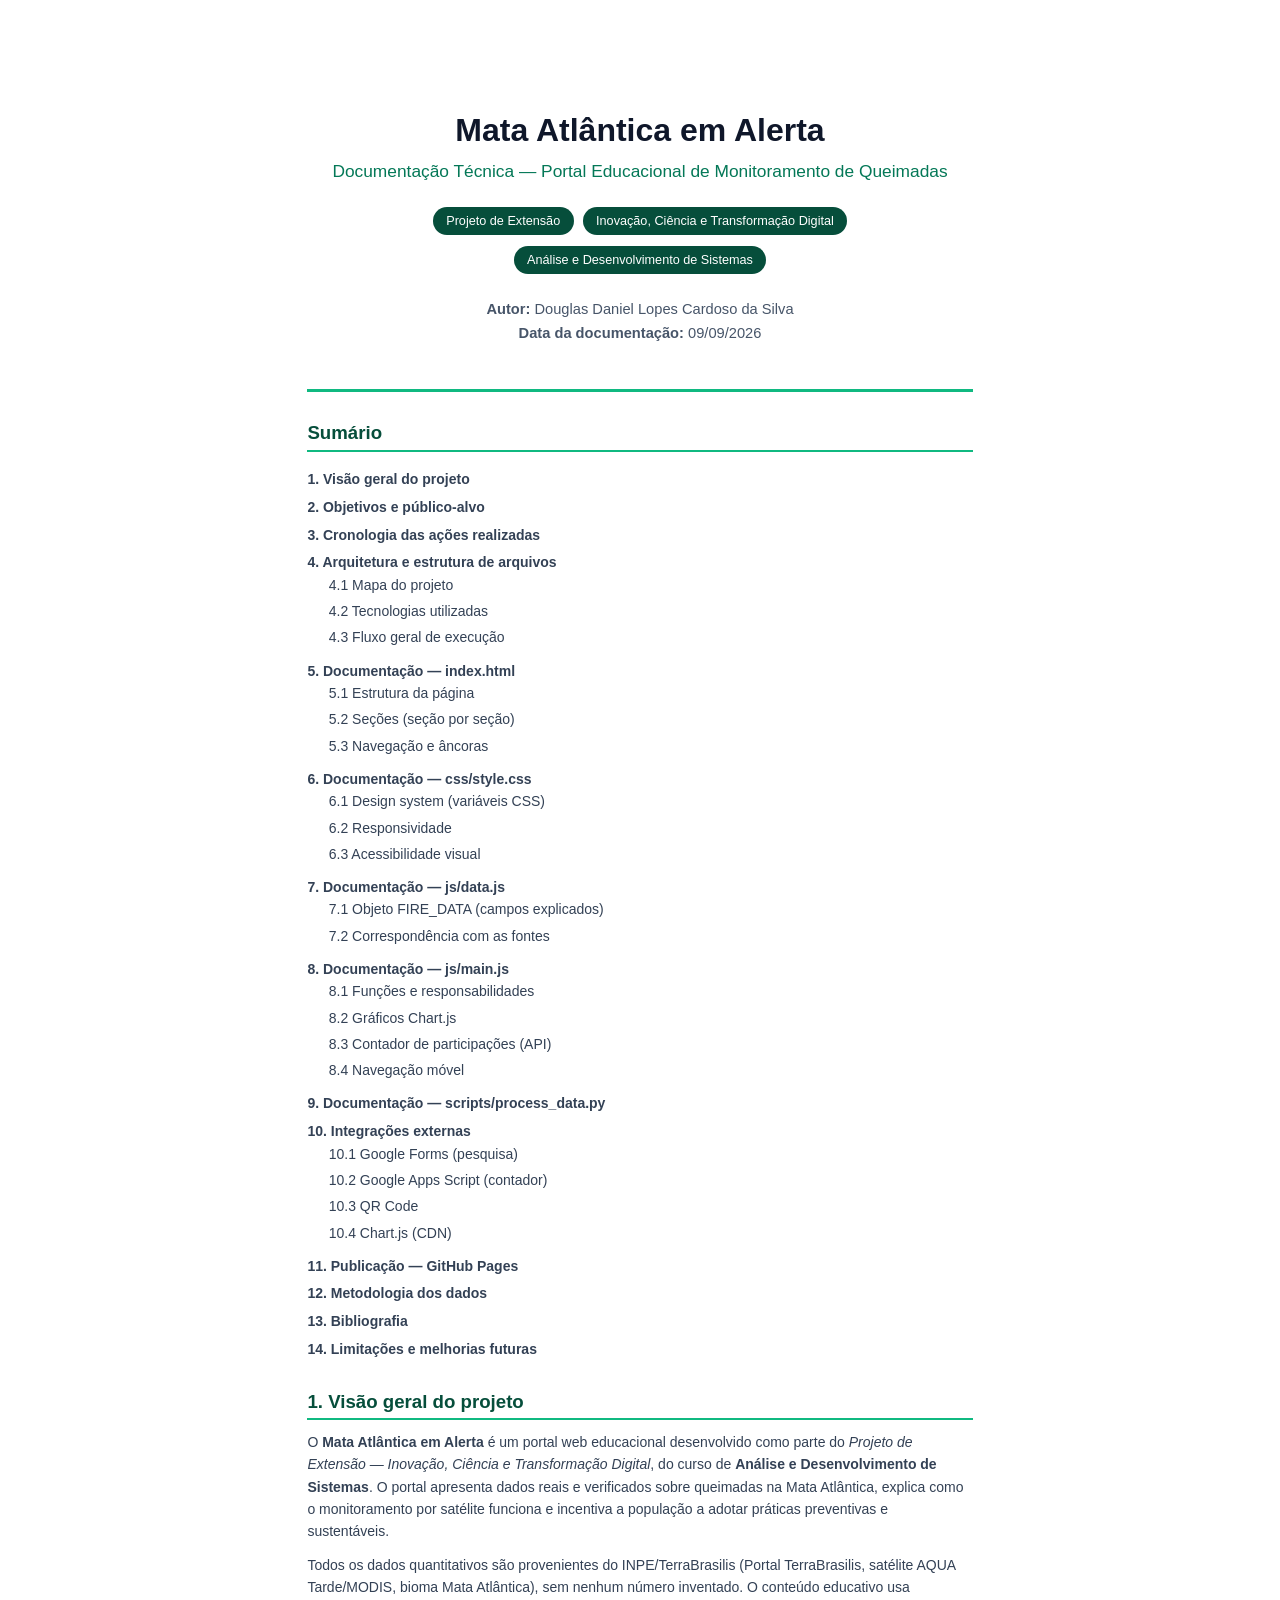
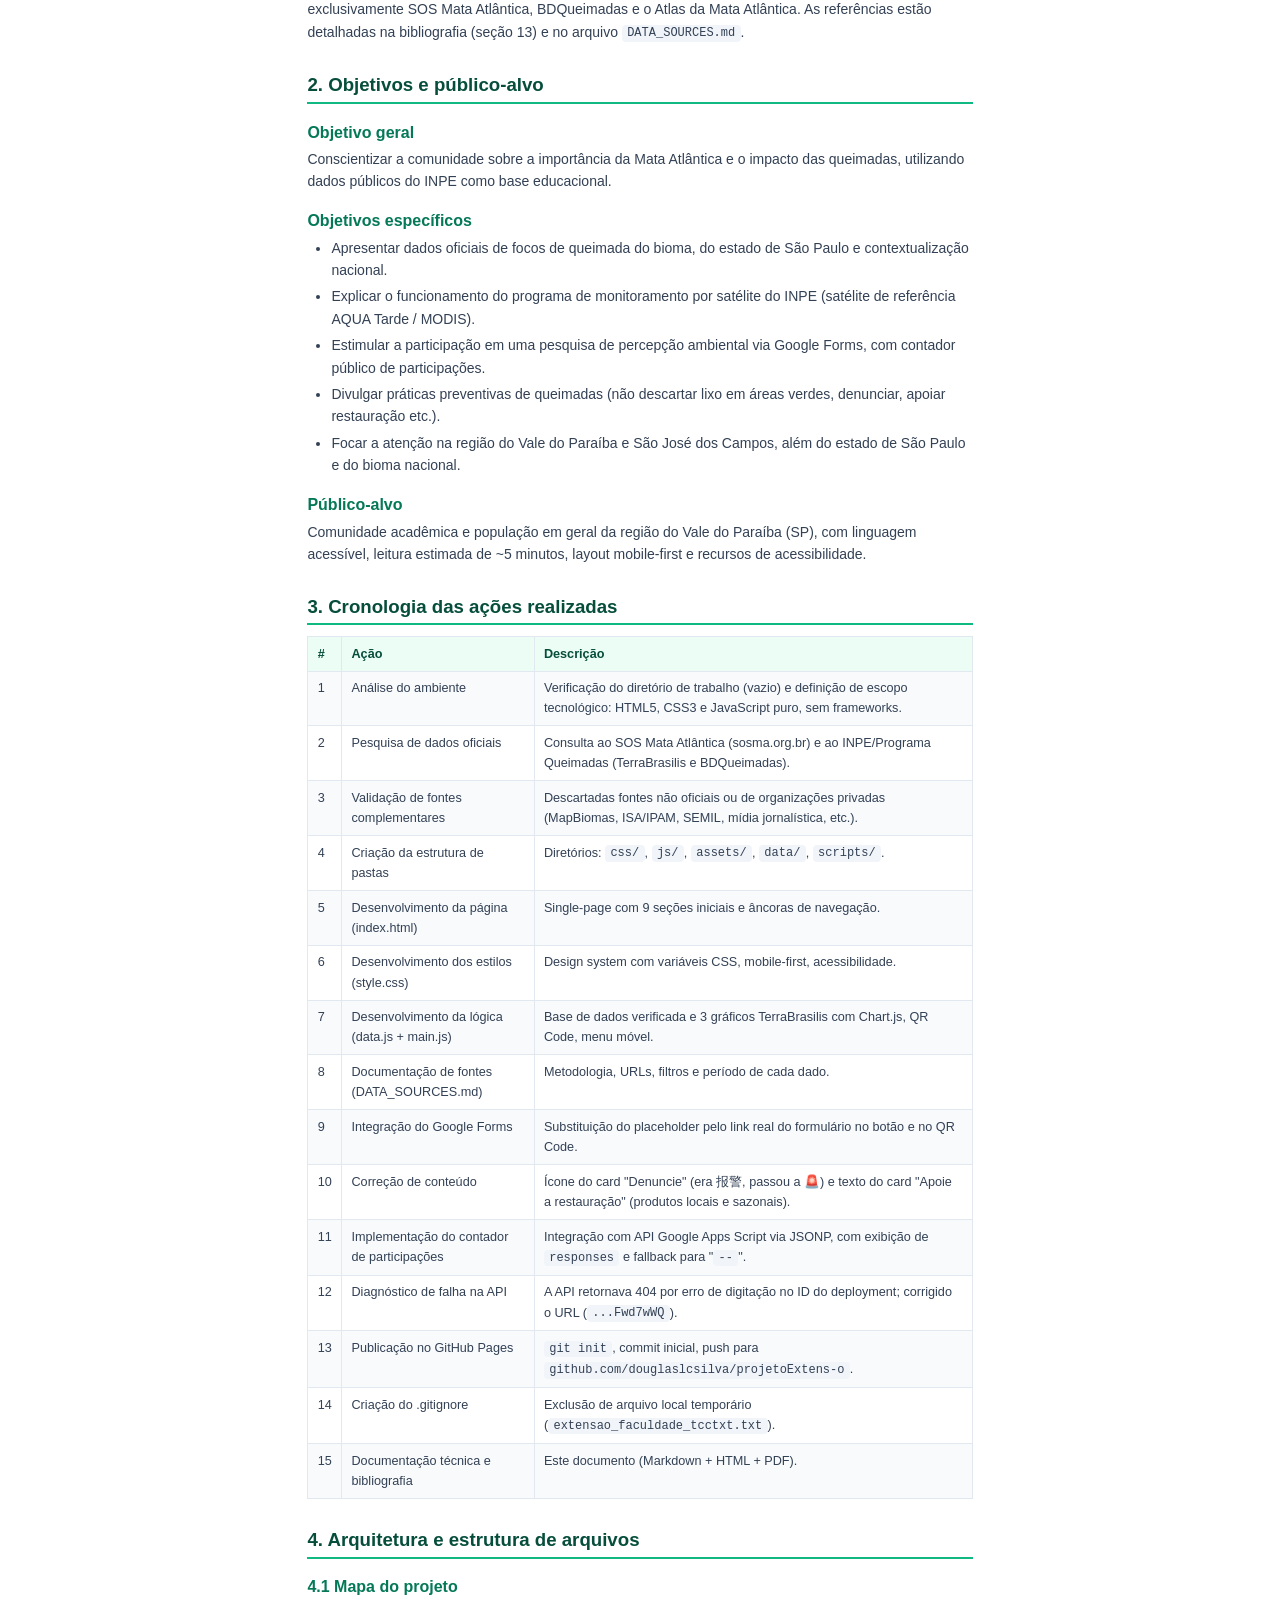
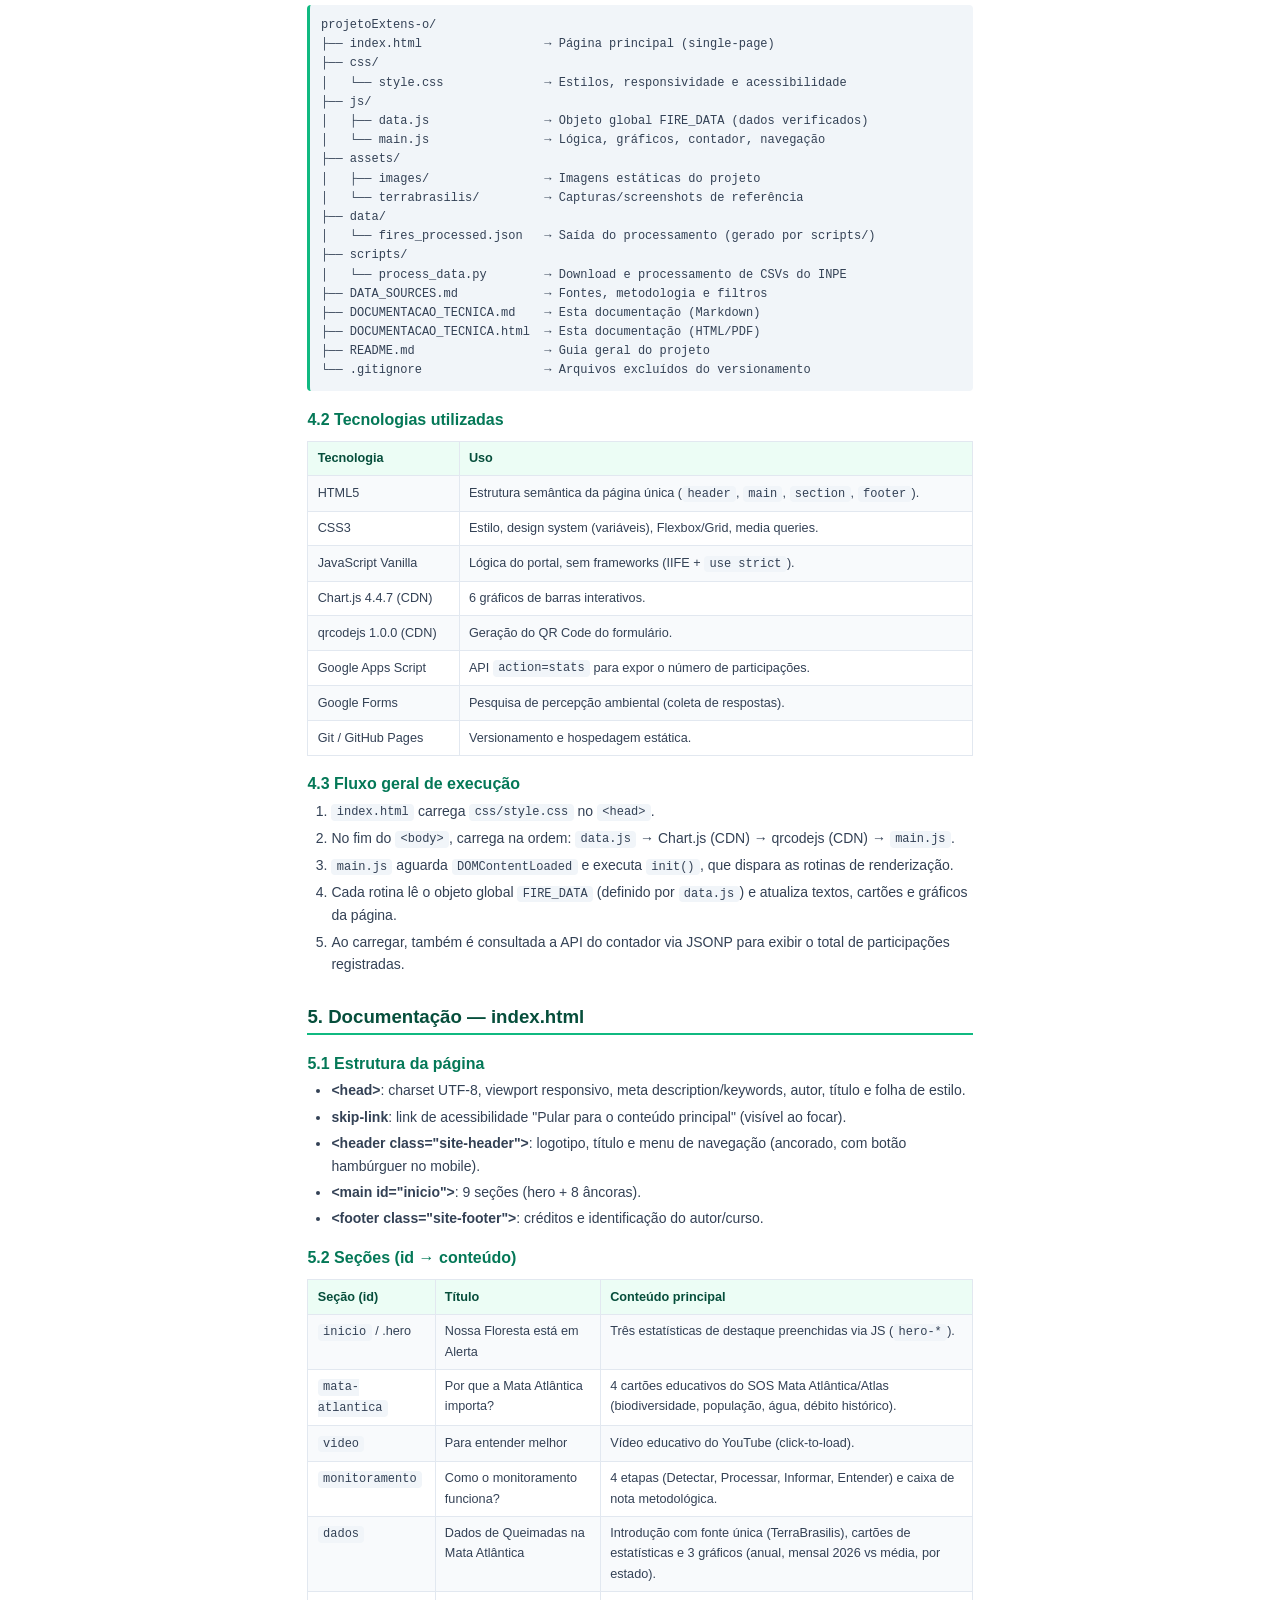
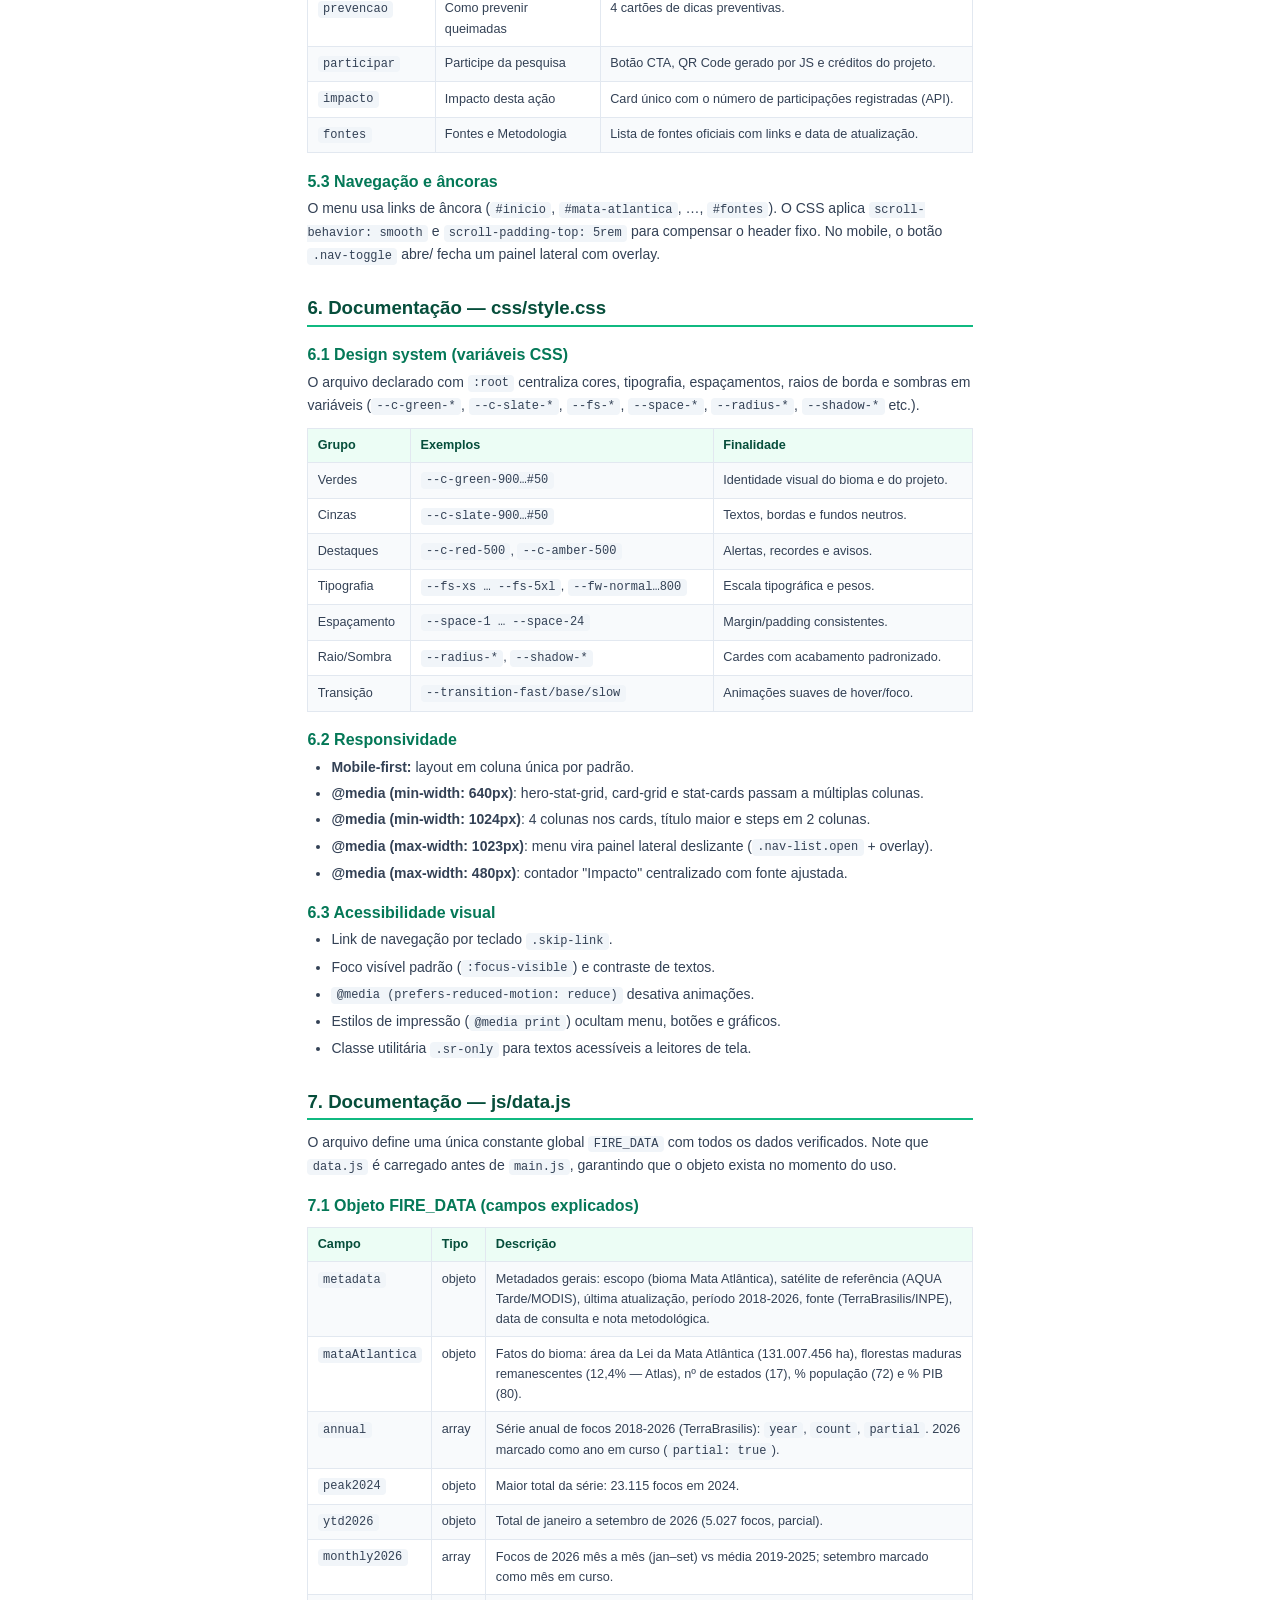
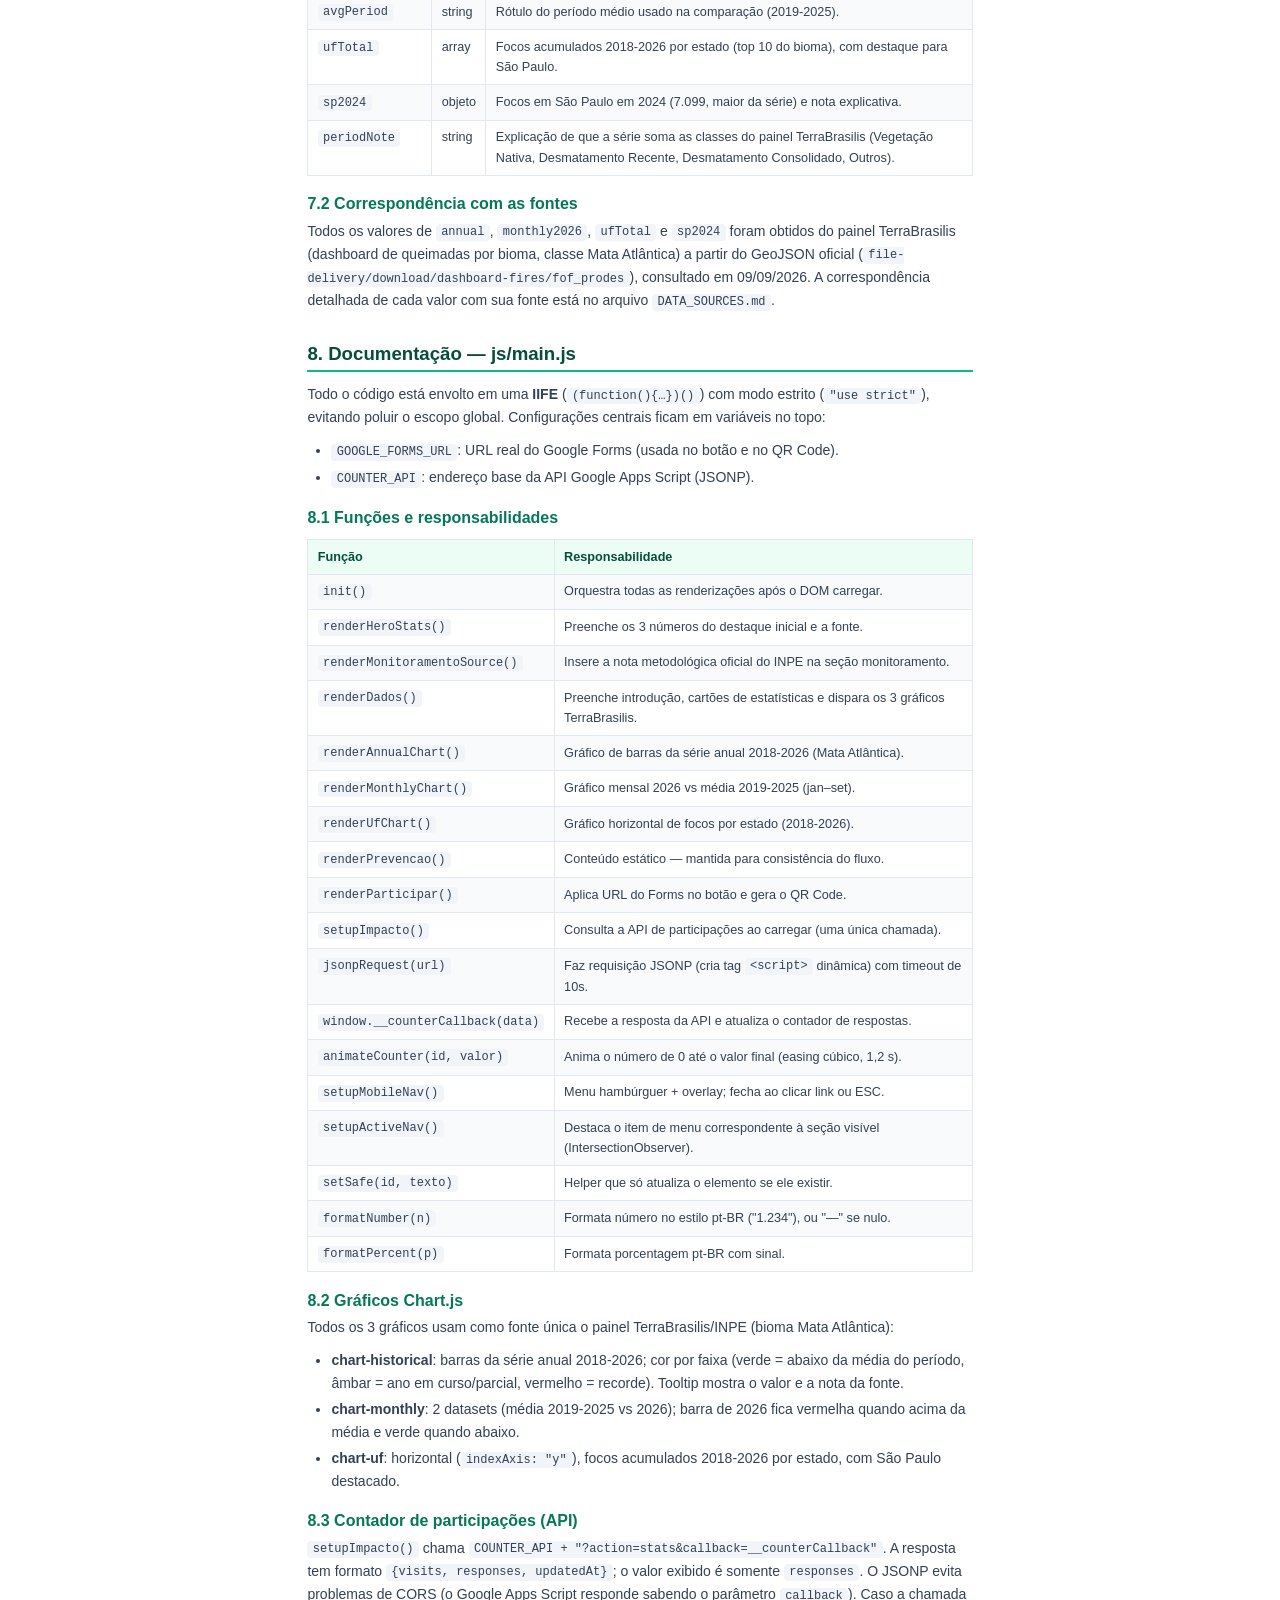
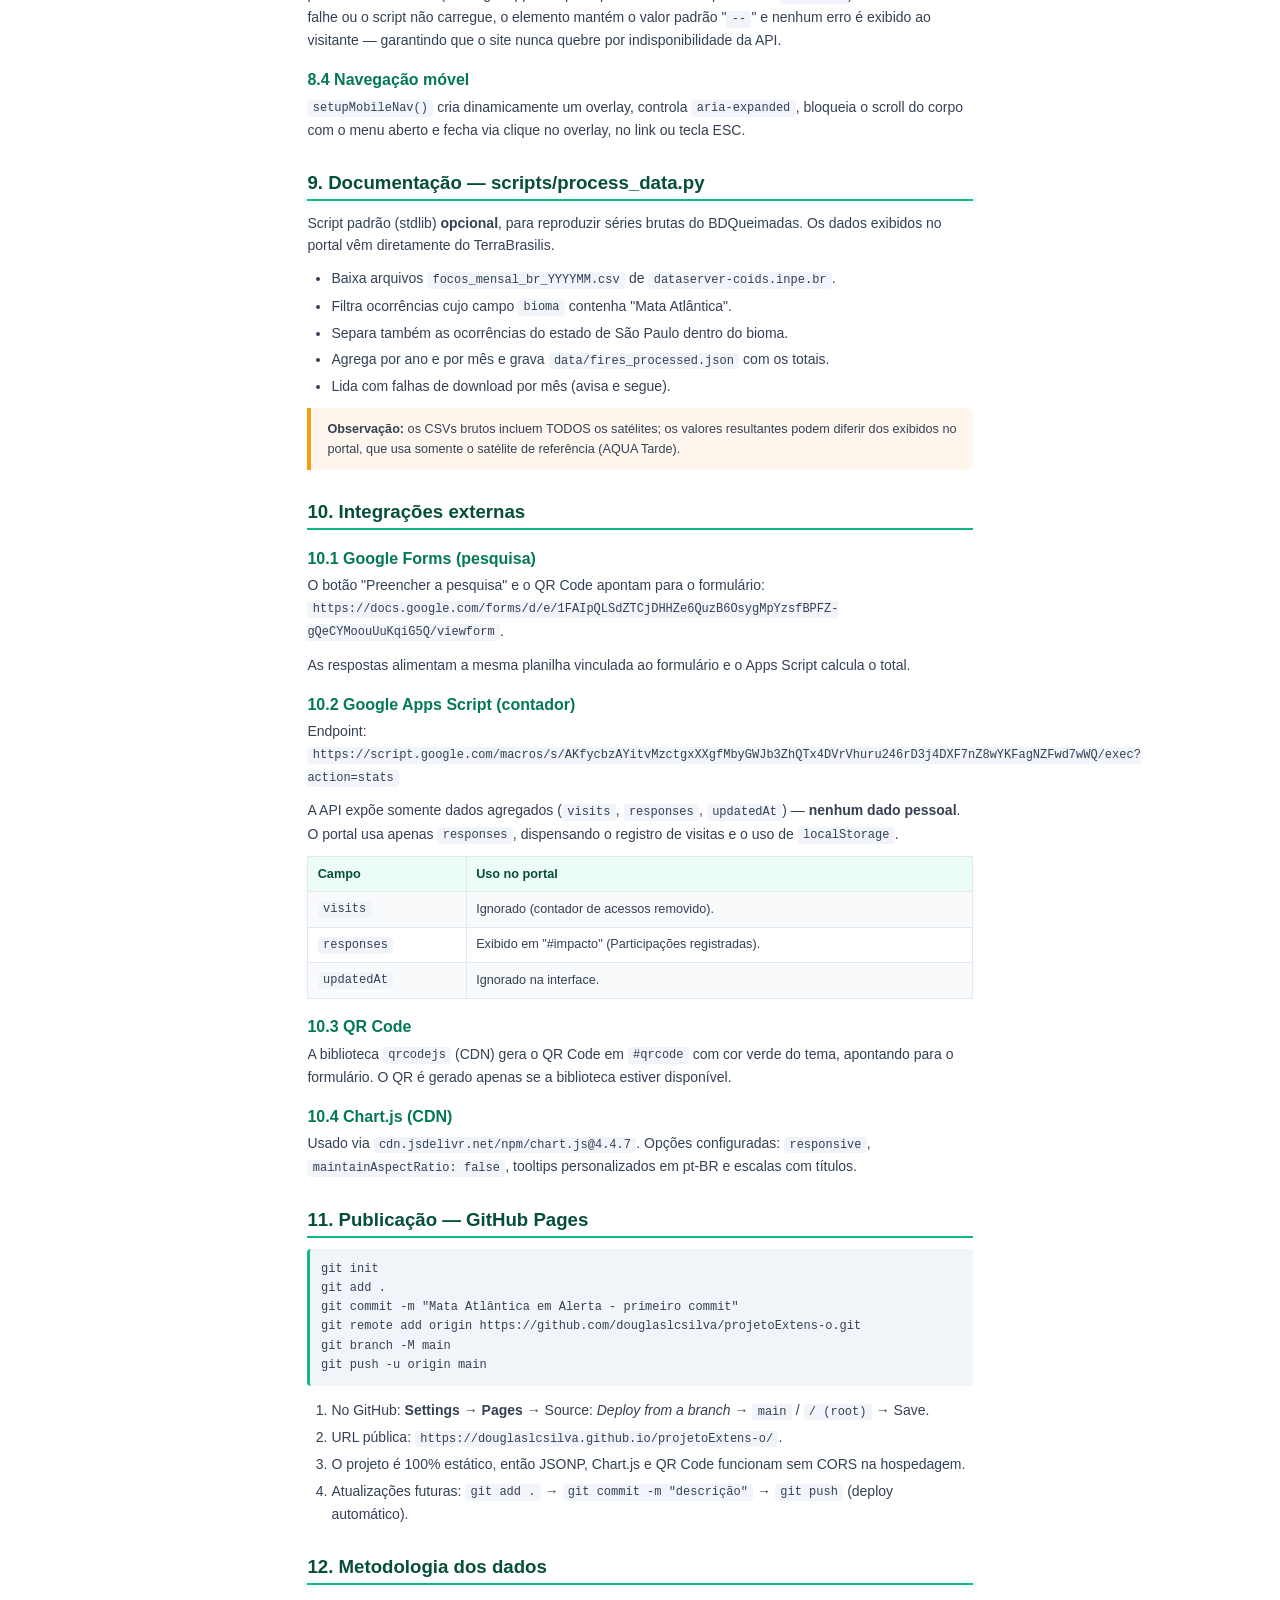
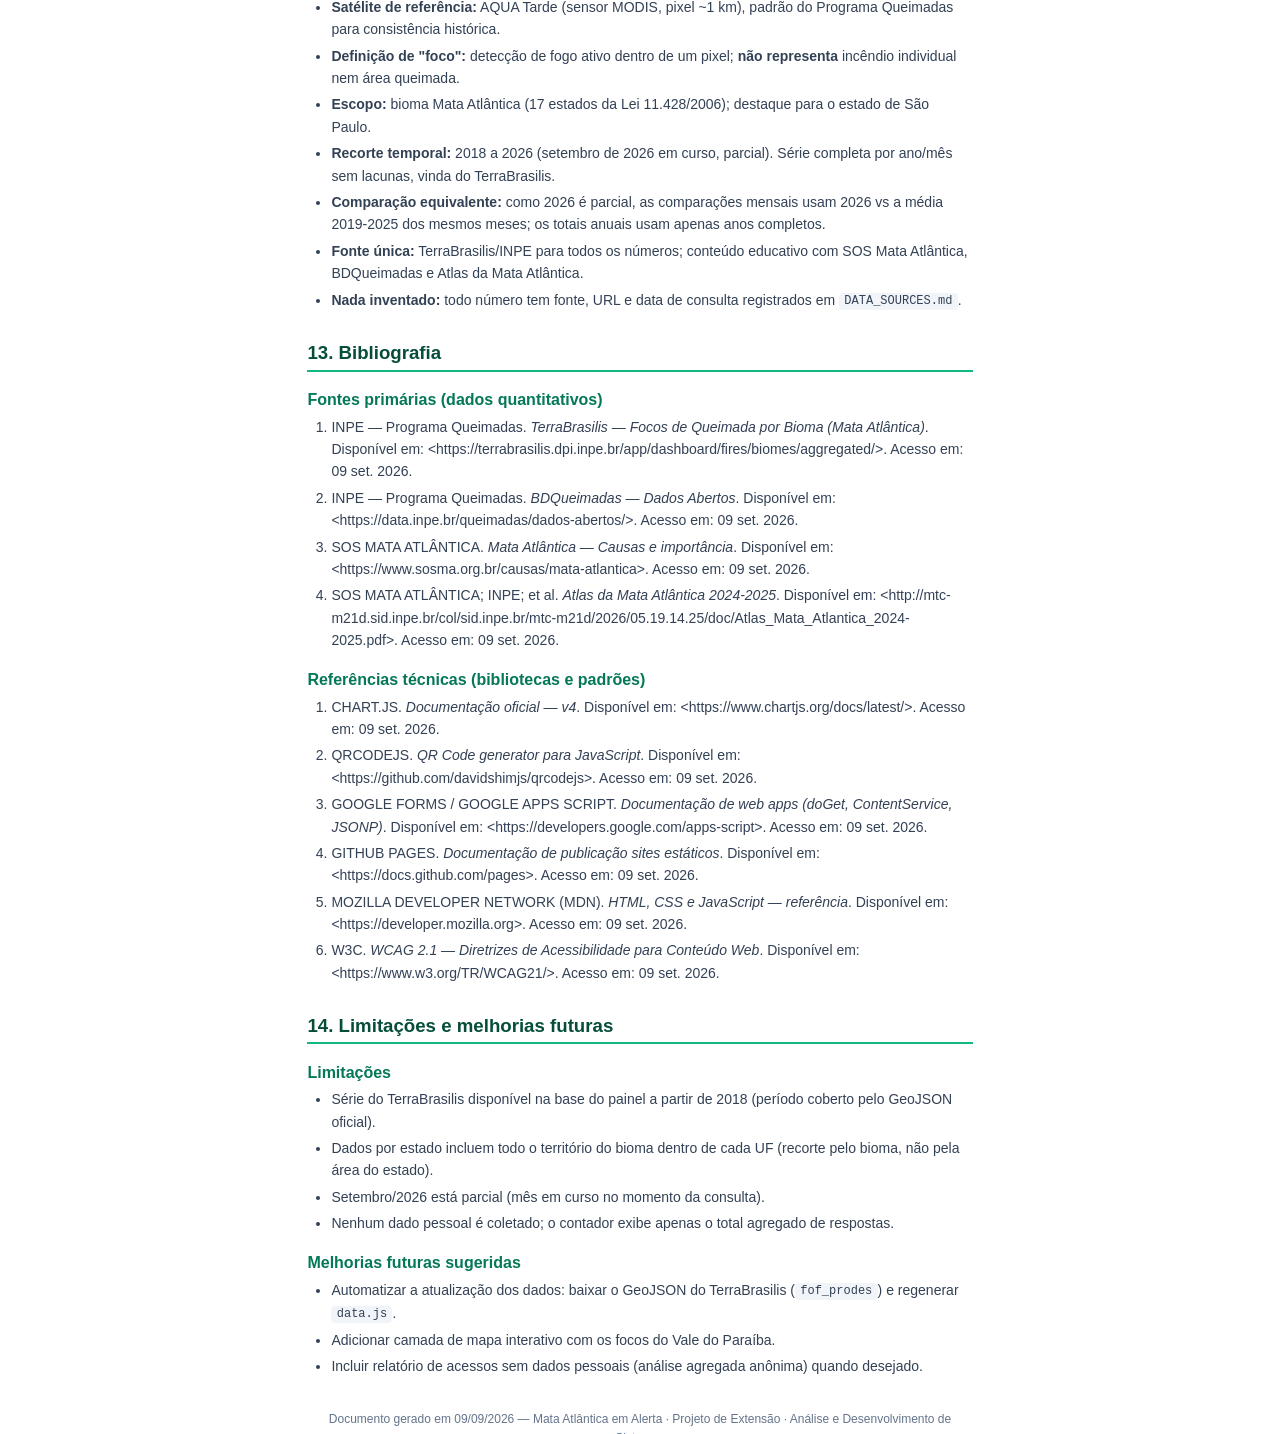
==== commit 490d250c: "Reforma site: fonte unica TerraBrasilis, dados atualizados 2018-2026 e linguagem simples" ====
--- a/DOCUMENTACAO_TECNICA.html
+++ b/DOCUMENTACAO_TECNICA.html
@@ -207,9 +207,10 @@
 sobre queimadas na Mata Atlântica, explica como o monitoramento por satélite funciona e incentiva a
 população a adotar práticas preventivas e sustentáveis.
 </p>
-<p>Todos os dados quantitativos são provenientes de fontes oficiais (INPE/Programa Queimadas, SOS Mata
-Atlântica, SEMIL-SP, ISA/IPAM, MapBiomas), sem nenhum número inventado. As referências estão detalhadas
-na bibliografia (seção 13) e no arquivo <code>DATA_SOURCES.md</code>.</p>
+<p>Todos os dados quantitativos são provenientes do INPE/TerraBrasilis (Portal TerraBrasilis, satélite AQUA Tarde/MODIS,
+bioma Mata Atlântica), sem nenhum número inventado. O conteúdo educativo usa exclusivamente SOS Mata Atlântica,
+BDQueimadas e o Atlas da Mata Atlântica. As referências estão detalhadas na bibliografia (seção 13) e no arquivo
+<code>DATA_SOURCES.md</code>.</p>
 
 <h2>2. Objetivos e público-alvo</h2>
 <h3>Objetivo geral</h3>
@@ -231,12 +232,12 @@
 <table>
   <tr><th>#</th><th>Ação</th><th>Descrição</th></tr>
   <tr><td>1</td><td>Análise do ambiente</td><td>Verificação do diretório de trabalho (vazio) e definição de escopo tecnológico: HTML5, CSS3 e JavaScript puro, sem frameworks.</td></tr>
-  <tr><td>2</td><td>Pesquisa de dados oficiais</td><td>Consulta ao SOS Mata Atlântica (sosma.org.br) e ao INPE/Programa Queimadas (InfoQueima, TerraBrasilis, dados abertos).</td></tr>
-  <tr><td>3</td><td>Validação de fontes complementares</td><td>SIGAM/SEMIL-SP, Operação SP Sem Fogo, Folha/G1, ISA/IPAM, MapBiomas, OECO — todos citados na bibliografia.</td></tr>
+  <tr><td>2</td><td>Pesquisa de dados oficiais</td><td>Consulta ao SOS Mata Atlântica (sosma.org.br) e ao INPE/Programa Queimadas (TerraBrasilis e BDQueimadas).</td></tr>
+  <tr><td>3</td><td>Validação de fontes complementares</td><td>Descartadas fontes não oficiais ou de organizações privadas (MapBiomas, ISA/IPAM, SEMIL, mídia jornalística, etc.).</td></tr>
   <tr><td>4</td><td>Criação da estrutura de pastas</td><td>Diretórios: <code>css/</code>, <code>js/</code>, <code>assets/</code>, <code>data/</code>, <code>scripts/</code>.</td></tr>
   <tr><td>5</td><td>Desenvolvimento da página (index.html)</td><td>Single-page com 9 seções iniciais e âncoras de navegação.</td></tr>
   <tr><td>6</td><td>Desenvolvimento dos estilos (style.css)</td><td>Design system com variáveis CSS, mobile-first, acessibilidade.</td></tr>
-  <tr><td>7</td><td>Desenvolvimento da lógica (data.js + main.js)</td><td>Base de dados verificada e 6 gráficos com Chart.js, QR Code, menu móvel.</td></tr>
+  <tr><td>7</td><td>Desenvolvimento da lógica (data.js + main.js)</td><td>Base de dados verificada e 3 gráficos TerraBrasilis com Chart.js, QR Code, menu móvel.</td></tr>
   <tr><td>8</td><td>Documentação de fontes (DATA_SOURCES.md)</td><td>Metodologia, URLs, filtros e período de cada dado.</td></tr>
   <tr><td>9</td><td>Integração do Google Forms</td><td>Substituição do placeholder pelo link real do formulário no botão e no QR Code.</td></tr>
   <tr><td>10</td><td>Correção de conteúdo</td><td>Ícone do card "Denuncie" (era 报警, passou a 🚨) e texto do card "Apoie a restauração" (produtos locais e sazonais).</td></tr>
@@ -299,7 +300,7 @@
   <li><strong>&lt;head&gt;</strong>: charset UTF-8, viewport responsivo, meta description/keywords, autor, título e folha de estilo.</li>
   <li><strong>skip-link</strong>: link de acessibilidade "Pular para o conteúdo principal" (visível ao focar).</li>
   <li><strong>&lt;header class="site-header"&gt;</strong>: logotipo, título e menu de navegação (ancorado, com botão hambúrguer no mobile).</li>
-  <li><strong>&lt;main id="inicio"&gt;</strong>: 10 seções (hero + 9 âncoras).</li>
+  <li><strong>&lt;main id="inicio"&gt;</strong>: 9 seções (hero + 8 âncoras).</li>
   <li><strong>&lt;footer class="site-footer"&gt;</strong>: créditos e identificação do autor/curso.</li>
 </ul>
 
@@ -307,11 +308,10 @@
 <table>
   <tr><th>Seção (id)</th><th>Título</th><th>Conteúdo principal</th></tr>
   <tr><td><code>inicio</code> / .hero</td><td>Nossa Floresta está em Alerta</td><td>Três estatísticas de destaque preenchidas via JS (<code>hero-*</code>).</td></tr>
-  <tr><td><code>mata-atlantica</code></td><td>Por que a Mata Atlântica importa?</td><td>4 cartões: biodiversidade, população, recursos hídricos e débito histórico.</td></tr>
+  <tr><td><code>mata-atlantica</code></td><td>Por que a Mata Atlântica importa?</td><td>4 cartões educativos do SOS Mata Atlântica/Atlas (biodiversidade, população, água, débito histórico).</td></tr>
+  <tr><td><code>video</code></td><td>Para entender melhor</td><td>Vídeo educativo do YouTube (click-to-load).</td></tr>
   <tr><td><code>monitoramento</code></td><td>Como o monitoramento funciona?</td><td>4 etapas (Detectar, Processar, Informar, Entender) e caixa de nota metodológica.</td></tr>
-  <tr><td><code>dados</code></td><td>Dados de Queimadas na Mata Atlântica</td><td>Gráfico histórico, 3 cartões de estatísticas e gráfico do Atlas.</td></tr>
-  <tr><td><code>comparativo</code></td><td>Comparativo: 2026 vs Média Histórica</td><td>Gráfico mensal nacional e gráfico por bioma (jun/2026).</td></tr>
-  <tr><td><code>regiao</code></td><td>Foco Regional: São Paulo e Vale do Paraíba</td><td>Gráfico do estado de SP, justificativa regional e gráfico jun/2026 de SP.</td></tr>
+  <tr><td><code>dados</code></td><td>Dados de Queimadas na Mata Atlântica</td><td>Introdução com fonte única (TerraBrasilis), cartões de estatísticas e 3 gráficos (anual, mensal 2026 vs média, por estado).</td></tr>
   <tr><td><code>prevencao</code></td><td>Como prevenir queimadas</td><td>4 cartões de dicas preventivas.</td></tr>
   <tr><td><code>participar</code></td><td>Participe da pesquisa</td><td>Botão CTA, QR Code gerado por JS e créditos do projeto.</td></tr>
   <tr><td><code>impacto</code></td><td>Impacto desta ação</td><td>Card único com o número de participações registradas (API).</td></tr>
@@ -364,23 +364,23 @@
 <h3>7.1 Objeto FIRE_DATA (campos explicados)</h3>
 <table>
   <tr><th>Campo</th><th>Tipo</th><th>Descrição</th></tr>
-  <tr><td><code>metadata</code></td><td>objeto</td><td>Metadados gerais: escopo, satélite de referência (AQUA Tarde/MODIS), última atualização, período, fonte e nota metodológica.</td></tr>
-  <tr><td><code>mataAtlantica</code></td><td>objeto</td><td>Fatos do bioma: área original (131.007.456 ha), % remanescente (24), % florestas maduras (12,4), nº de estados (17), % população (72) e % PIB (80).</td></tr>
-  <tr><td><code>historical</code></td><td>array</td><td>Série anual de focos do bioma: <code>year</code>, <code>count</code> (ou <code>null</code> quando não verificado) e <code>note</code>. Anos marcados com <code>partial: true</code> são parciais.</td></tr>
-  <tr><td><code>juneData2026</code></td><td>objeto</td><td>Dados de jun/2026 do bioma: focos <code>fires2026</code> (428), <code>historicalAverage</code> (711), variações e interpretação.</td></tr>
-  <tr><td><code>saoPaulo</code></td><td>objeto</td><td>Dados estaduais: <code>scope</code>, <code>note</code>, array <code>records</code> (ano, nº de focos e fonte) e <code>june2026</code>.</td></tr>
-  <tr><td><code>monthlyComparison</code></td><td>objeto</td><td>Comparativo mensal nacional: <code>avg</code> (média histórica), <code>y2026</code> e <code>diff2026</code> por mês.</td></tr>
-  <tr><td><code>biomaComparison</code></td><td>array</td><td>Focos por bioma em jun/2026 vs média histórica (<code>name</code>, <code>fires2026</code>, <code>avg</code>, <code>fires2025</code>).</td></tr>
-  <tr><td><code>finding2024</code></td><td>objeto</td><td>Hall principal de 2024: 993.117 ha queimados (jan–out), +636% vs 2023, estado mais afetado e causa principal.</td></tr>
-  <tr><td><code>atlasDeforestation</code></td><td>array</td><td>Série de desflorestamento do Atlas 2017–2025 (<code>period</code>, <code>hectares</code>, <code>note</code>).</td></tr>
+  <tr><td><code>metadata</code></td><td>objeto</td><td>Metadados gerais: escopo (bioma Mata Atlântica), satélite de referência (AQUA Tarde/MODIS), última atualização, período 2018-2026, fonte (TerraBrasilis/INPE), data de consulta e nota metodológica.</td></tr>
+  <tr><td><code>mataAtlantica</code></td><td>objeto</td><td>Fatos do bioma: área da Lei da Mata Atlântica (131.007.456 ha), florestas maduras remanescentes (12,4% — Atlas), nº de estados (17), % população (72) e % PIB (80).</td></tr>
+  <tr><td><code>annual</code></td><td>array</td><td>Série anual de focos 2018-2026 (TerraBrasilis): <code>year</code>, <code>count</code>, <code>partial</code>. 2026 marcado como ano em curso (<code>partial: true</code>).</td></tr>
+  <tr><td><code>peak2024</code></td><td>objeto</td><td>Maior total da série: 23.115 focos em 2024.</td></tr>
+  <tr><td><code>ytd2026</code></td><td>objeto</td><td>Total de janeiro a setembro de 2026 (5.027 focos, parcial).</td></tr>
+  <tr><td><code>monthly2026</code></td><td>array</td><td>Focos de 2026 mês a mês (jan–set) vs média 2019-2025; setembro marcado como mês em curso.</td></tr>
+  <tr><td><code>avgPeriod</code></td><td>string</td><td>Rótulo do período médio usado na comparação (2019-2025).</td></tr>
+  <tr><td><code>ufTotal</code></td><td>array</td><td>Focos acumulados 2018-2026 por estado (top 10 do bioma), com destaque para São Paulo.</td></tr>
+  <tr><td><code>sp2024</code></td><td>objeto</td><td>Focos em São Paulo em 2024 (7.099, maior da série) e nota explicativa.</td></tr>
+  <tr><td><code>periodNote</code></td><td>string</td><td>Explicação de que a série soma as classes do painel TerraBrasilis (Vegetação Nativa, Desmatamento Recente, Desmatamento Consolidado, Outros).</td></tr>
 </table>
 
 <h3>7.2 Correspondência com as fontes</h3>
-<p>Valores nulos (<code>null</code>) indicam anos em que a pesquisa não encontrou valor oficial verificável;
-o gráfico os exibe como "Sem dados verificados". A série anual completa pode ser obtida rodando
-<code>scripts/process_data.py</code> em ambiente com Python (baixa os CSVs do INPE e consolida em
-<code>data/fires_processed.json</code>). A correspondência detalhada de cada valor com sua fonte está no
-arquivo <code>DATA_SOURCES.md</code>.</p>
+<p>Todos os valores de <code>annual</code>, <code>monthly2026</code>, <code>ufTotal</code> e <code>sp2024</code>
+foram obtidos do painel TerraBrasilis (dashboard de queimadas por bioma, classe Mata Atlântica) a partir do
+GeoJSON oficial (<code>file-delivery/download/dashboard-fires/fof_prodes</code>), consultado em 09/09/2026.
+A correspondência detalhada de cada valor com sua fonte está no arquivo <code>DATA_SOURCES.md</code>.</p>
 
 <h2 class="pagebreak">8. Documentação — js/main.js</h2>
 <p>Todo o código está envolto em uma <strong>IIFE</strong> (<code>(function(){…})()</code>) com modo estrito
@@ -396,15 +396,10 @@
   <tr><td><code>init()</code></td><td>Orquestra todas as renderizações após o DOM carregar.</td></tr>
   <tr><td><code>renderHeroStats()</code></td><td>Preenche os 3 números do destaque inicial e a fonte.</td></tr>
   <tr><td><code>renderMonitoramentoSource()</code></td><td>Insere a nota metodológica oficial do INPE na seção monitoramento.</td></tr>
-  <tr><td><code>renderDados()</code></td><td>Preenche introdução, cartões de estatísticas e dispara os 2 gráficos da seção.</td></tr>
-  <tr><td><code>renderHistoricalChart()</code></td><td>Gráfico de barras da série histórica anual do bioma.</td></tr>
-  <tr><td><code>renderAtlasChart()</code></td><td>Gráfico de barras do desflorestamento (Atlas).</td></tr>
-  <tr><td><code>renderComparativo()</code></td><td>Preenche introdução/fonte e dispara os 2 gráficos comparativos.</td></tr>
-  <tr><td><code>renderMonthlyChart()</code></td><td>Gráfico mensal Brasil: média histórica vs 2026.</td></tr>
-  <tr><td><code>renderBiomaChart()</code></td><td>Gráfico horizontal por bioma (jun/2026 vs média).</td></tr>
-  <tr><td><code>renderRegiao()</code></td><td>Preenche textos regionais e dispara os 2 gráficos de SP.</td></tr>
-  <tr><td><code>renderSPChart()</code></td><td>Gráfico de barras dos focos em SP por ano.</td></tr>
-  <tr><td><code>renderSPJuneChart()</code></td><td>Gráfico comparativo jun/2026 vs média histórica em SP.</td></tr>
+  <tr><td><code>renderDados()</code></td><td>Preenche introdução, cartões de estatísticas e dispara os 3 gráficos TerraBrasilis.</td></tr>
+  <tr><td><code>renderAnnualChart()</code></td><td>Gráfico de barras da série anual 2018-2026 (Mata Atlântica).</td></tr>
+  <tr><td><code>renderMonthlyChart()</code></td><td>Gráfico mensal 2026 vs média 2019-2025 (jan–set).</td></tr>
+  <tr><td><code>renderUfChart()</code></td><td>Gráfico horizontal de focos por estado (2018-2026).</td></tr>
   <tr><td><code>renderPrevencao()</code></td><td>Conteúdo estático — mantida para consistência do fluxo.</td></tr>
   <tr><td><code>renderParticipar()</code></td><td>Aplica URL do Forms no botão e gera o QR Code.</td></tr>
   <tr><td><code>setupImpacto()</code></td><td>Consulta a API de participações ao carregar (uma única chamada).</td></tr>
@@ -419,13 +414,11 @@
 </table>
 
 <h3>8.2 Gráficos Chart.js</h3>
-<ul>
-  <li><strong>chart-historical</strong>: barras; cor por faixa (cinza = sem dado, âmbar = parcial, vermelho = grande). Tooltip mostra nota da fonte.</li>
-  <li><strong>chart-atlas</strong>: barras; verdes para baixos valores, âmbar/vermelho para os maiores.</li>
-  <li><strong>chart-monthly</strong>: 2 datasets (média histórica vs 2026); barra de 2026 fica verde quando abaixo da média, vermelha quando acima.</li>
-  <li><strong>chart-bioma</strong>: horizontal (<code>indexAxis: "y"</code>), comparando mês jun/2026 vs média por bioma.</li>
-  <li><strong>chart-saopaulo</strong>: barras anuais de SP com tooltip da fonte de cada ano.</li>
-  <li><strong>chart-sp-june</strong>: 2 barras (média histórica vs jun/2026).</li>
+<p>Todos os 3 gráficos usam como fonte única o painel TerraBrasilis/INPE (bioma Mata Atlântica):</p>
+<ul>
+  <li><strong>chart-historical</strong>: barras da série anual 2018-2026; cor por faixa (verde = abaixo da média do período, âmbar = ano em curso/parcial, vermelho = recorde). Tooltip mostra o valor e a nota da fonte.</li>
+  <li><strong>chart-monthly</strong>: 2 datasets (média 2019-2025 vs 2026); barra de 2026 fica vermelha quando acima da média e verde quando abaixo.</li>
+  <li><strong>chart-uf</strong>: horizontal (<code>indexAxis: "y"</code>), focos acumulados 2018-2026 por estado, com São Paulo destacado.</li>
 </ul>
 
 <h3>8.3 Contador de participações (API)</h3>
@@ -440,9 +433,10 @@
 scroll do corpo com o menu aberto e fecha via clique no overlay, no link ou tecla ESC.</p>
 
 <h2 class="pagebreak">9. Documentação — scripts/process_data.py</h2>
-<p>Script padrão (stdlib) para reprocessar os CSVs oficiais do INPE quando se deseja a série completa:</p>
-<ul>
-  <li>Baixa arquivos <code>focos_mensal_br_YYYYMM.csv</code> de <code>dataserver-coids.inpe.br</code> (2010 a 8/2026).</li>
+<p>Script padrão (stdlib) <strong>opcional</strong>, para reproduzir séries brutas do BDQueimadas. Os dados exibidos
+no portal vêm diretamente do TerraBrasilis.</p>
+<ul>
+  <li>Baixa arquivos <code>focos_mensal_br_YYYYMM.csv</code> de <code>dataserver-coids.inpe.br</code>.</li>
   <li>Filtra ocorrências cujo campo <code>bioma</code> contenha "Mata Atlântica".</li>
   <li>Separa também as ocorrências do estado de São Paulo dentro do bioma.</li>
   <li>Agrega por ano e por mês e grava <code>data/fires_processed.json</code> com os totais.</li>
@@ -496,29 +490,20 @@
 <ul>
   <li><strong>Satélite de referência:</strong> AQUA Tarde (sensor MODIS, pixel ~1 km), padrão do Programa Queimadas para consistência histórica.</li>
   <li><strong>Definição de "foco":</strong> detecção de fogo ativo dentro de um pixel; <strong>não representa</strong> incêndio individual nem área queimada.</li>
-  <li><strong>Escopo:</strong> bioma Mata Atlântica (17 estados da Lei 11.428/2006); recortes complementares para o estado de SP.</li>
-  <li><strong>Recorte temporal:</strong> 2010 a 2026 (parcial até 11/08/2026). Anos com dado verificável têm valor; os demais ficam <code>null</code>.</li>
-  <li><strong>Comparação equivalente:</strong> como 2026 é parcial, comparações usam períodos equivalentes (ex.: jun/2026 vs jun/histórico), evitando distorções.</li>
+  <li><strong>Escopo:</strong> bioma Mata Atlântica (17 estados da Lei 11.428/2006); destaque para o estado de São Paulo.</li>
+  <li><strong>Recorte temporal:</strong> 2018 a 2026 (setembro de 2026 em curso, parcial). Série completa por ano/mês sem lacunas, vinda do TerraBrasilis.</li>
+  <li><strong>Comparação equivalente:</strong> como 2026 é parcial, as comparações mensais usam 2026 vs a média 2019-2025 dos mesmos meses; os totais anuais usam apenas anos completos.</li>
+  <li><strong>Fonte única:</strong> TerraBrasilis/INPE para todos os números; conteúdo educativo com SOS Mata Atlântica, BDQueimadas e Atlas da Mata Atlântica.</li>
   <li><strong>Nada inventado:</strong> todo número tem fonte, URL e data de consulta registrados em <code>DATA_SOURCES.md</code>.</li>
 </ul>
 
 <h2 class="pagebreak">13. Bibliografia</h2>
 <h3>Fontes primárias (dados quantitativos)</h3>
 <ol>
-  <li>INPE — Instituto Nacional de Pesquisas Espaciais. <em>Programa Queimadas — Dados Abertos</em>. Disponível em: &lt;https://data.inpe.br/queimadas/dados-abertos/&gt;. Acesso em: 09 set. 2026.</li>
-  <li>INPE — Programa Queimadas. <em>TerraBrasilis — Estatísticas por estado</em>. Disponível em: &lt;https://terrabrasilis.dpi.inpe.br/queimadas/situacao-atual/estatisticas/estatisticas_estados/&gt;. Acesso em: 09 set. 2026.</li>
-  <li>INPE — Programa Queimadas. <em>Boletim InfoQueima, Vol. 11, Nº 06, junho/2026</em>. Disponível em: &lt;https://dataserver-coids.inpe.br/queimadas/queimadas/Infoqueima/2026/2026_06_infoqueima.pdf&gt;. Acesso em: 09 set. 2026.</li>
+  <li>INPE — Programa Queimadas. <em>TerraBrasilis — Focos de Queimada por Bioma (Mata Atlântica)</em>. Disponível em: &lt;https://terrabrasilis.dpi.inpe.br/app/dashboard/fires/biomes/aggregated/&gt;. Acesso em: 09 set. 2026.</li>
+  <li>INPE — Programa Queimadas. <em>BDQueimadas — Dados Abertos</em>. Disponível em: &lt;https://data.inpe.br/queimadas/dados-abertos/&gt;. Acesso em: 09 set. 2026.</li>
   <li>SOS MATA ATLÂNTICA. <em>Mata Atlântica — Causas e importância</em>. Disponível em: &lt;https://www.sosma.org.br/causas/mata-atlantica&gt;. Acesso em: 09 set. 2026.</li>
-  <li>SOS MATA ATLÂNTICA; INPE; FUNDAÇÃO SPA; ISPN; ICMBio; SADS/RS. <em>Atlas da Mata Atlântica 2024-2025</em>. Disponível em: &lt;http://mtc-m21d.sid.inpe.br/col/sid.inpe.br/mtc-m21d/2026/05.19.14.25/doc/Atlas_Mata_Atlantica_2024-2025.pdf&gt;. Acesso em: 09 set. 2026.</li>
-  <li>SEMIL/SP — Secretaria de Meio Ambiente, Infraestrutura e Logística. <em>Incêndios florestais no estado de São Paulo (jan–jul 2024)</em>. Disponível em: &lt;https://sigam.ambiente.sp.gov.br/sigam3/Repositorio/472/Documentos/IncendiosFlorestais01Jan31Jul2024.pdf&gt;. Acesso em: 09 set. 2026.</li>
-  <li>SEMIL/SP — Corpo de Bombeiros. <em>Balanço Operação SP Sem Fogo 2023</em>. Disponível em: &lt;https://smastr16.blob.core.windows.net/2001/2023/12/Operacao-SP-Sem-Fogo-2023_Balanco_2023_Site.pdf&gt;. Acesso em: 09 set. 2026.</li>
-  <li>G1 / SETOR3. <em>Agosto e setembro de 2024 são meses com mais registros de focos de incêndio em SP desde 1998</em>. 30 set. 2024. Disponível em: &lt;https://g1.globo.com/sp/sao-paulo/noticia/2024/09/30/agosto-e-setembro-de-2024-sao-meses-com-mais-registros-de-focos-de-incendio-em-sp-desde-1998.ghtml&gt;. Acesso em: 09 set. 2026.</li>
-  <li>ISA — Instituto Socioambiental. <em>Dinâmica do fogo na Mata Atlântica entre 1985 e 2023 e o caso de 2024</em>. São Paulo, jan. 2025. Disponível em: &lt;https://www.socioambiental.org&gt;. Acesso em: 09 set. 2026.</li>
-  <li>IPAM; ISA; SOS MATA ATLÂNTICA. <em>Análise "Dinâmica do fogo…" citando Monitor do Fogo/MapBiomas</em>. Disponível em: &lt;https://mapbiomas.org&gt;. Acesso em: 09 set. 2026.</li>
-  <li>MAPBIOMAS FIRES. <em>Fact Sheet Coleção 3</em>. Jun. 2024. Disponível em: &lt;https://mapbiomas.org/produtos&gt;. Acesso em: 09 set. 2026.</li>
-  <li>OECO — Observatório Eco. <em>Focos de queimadas na Mata Atlântica superam em 13% índices do ano passado</em>. 2020. Disponível em: &lt;https://oeco.org.br/reportagens/focos-de-queimadas-na-mata-atlantica-superam-em-13-indices-do-ano-passado/&gt;. Acesso em: 09 set. 2026.</li>
-  <li>FOLHA DE S.PAULO. <em>Reportagem sobre recorde de focos em SP (2010/2024)</em> (dados do INPE/BDQueimadas). Acesso em: 09 set. 2026.</li>
-  <li>Dissertação UFV (Banco de Dados de Queimadas/BDQueimadas) — série 2016 da Mata Atlântica.</li>
+  <li>SOS MATA ATLÂNTICA; INPE; et al. <em>Atlas da Mata Atlântica 2024-2025</em>. Disponível em: &lt;http://mtc-m21d.sid.inpe.br/col/sid.inpe.br/mtc-m21d/2026/05.19.14.25/doc/Atlas_Mata_Atlantica_2024-2025.pdf&gt;. Acesso em: 09 set. 2026.</li>
 </ol>
 
 <h3>Referências técnicas (bibliotecas e padrões)</h3>
@@ -534,17 +519,15 @@
 <h2 class="pagebreak">14. Limitações e melhorias futuras</h2>
 <h3>Limitações</h3>
 <ul>
-  <li>A série anual completa do bioma (2010–2026) tem lacunas em <code>data.js</code>; preenchimento requer rodar <code>scripts/process_data.py</code>.</li>
-  <li>Dados estaduais de SP incluem todos os biomas do estado (não apenas a Mata Atlântica) — identificado na interface.</li>
-  <li>Não há dados com granularidade municipal (São José dos Campos) com validação confiável na pesquisa realizada.</li>
+  <li>Série do TerraBrasilis disponível na base do painel a partir de 2018 (período coberto pelo GeoJSON oficial).</li>
+  <li>Dados por estado incluem todo o território do bioma dentro de cada UF (recorte pelo bioma, não pela área do estado).</li>
+  <li>Setembro/2026 está parcial (mês em curso no momento da consulta).</li>
   <li>Nenhum dado pessoal é coletado; o contador exibe apenas o total agregado de respostas.</li>
 </ul>
 <h3>Melhorias futuras sugeridas</h3>
 <ul>
-  <li>Processar os CSVs do INPE para completar a série histórica (automatizar com <code>process_data.py</code>).</li>
+  <li>Automatizar a atualização dos dados: baixar o GeoJSON do TerraBrasilis (<code>fof_prodes</code>) e regenerar <code>data.js</code>.</li>
   <li>Adicionar camada de mapa interativo com os focos do Vale do Paraíba.</li>
-  <li>Automatizar a atualização dos dados por <em>workflow</em> (ex.: GitHub Actions).</li>
-  <li>Substituir o QR Code estático por componente que rastreie a origem (QR vs link).</li>
   <li>Incluir relatório de acessos sem dados pessoais (análise agregada anônima) quando desejado.</li>
 </ul>
 
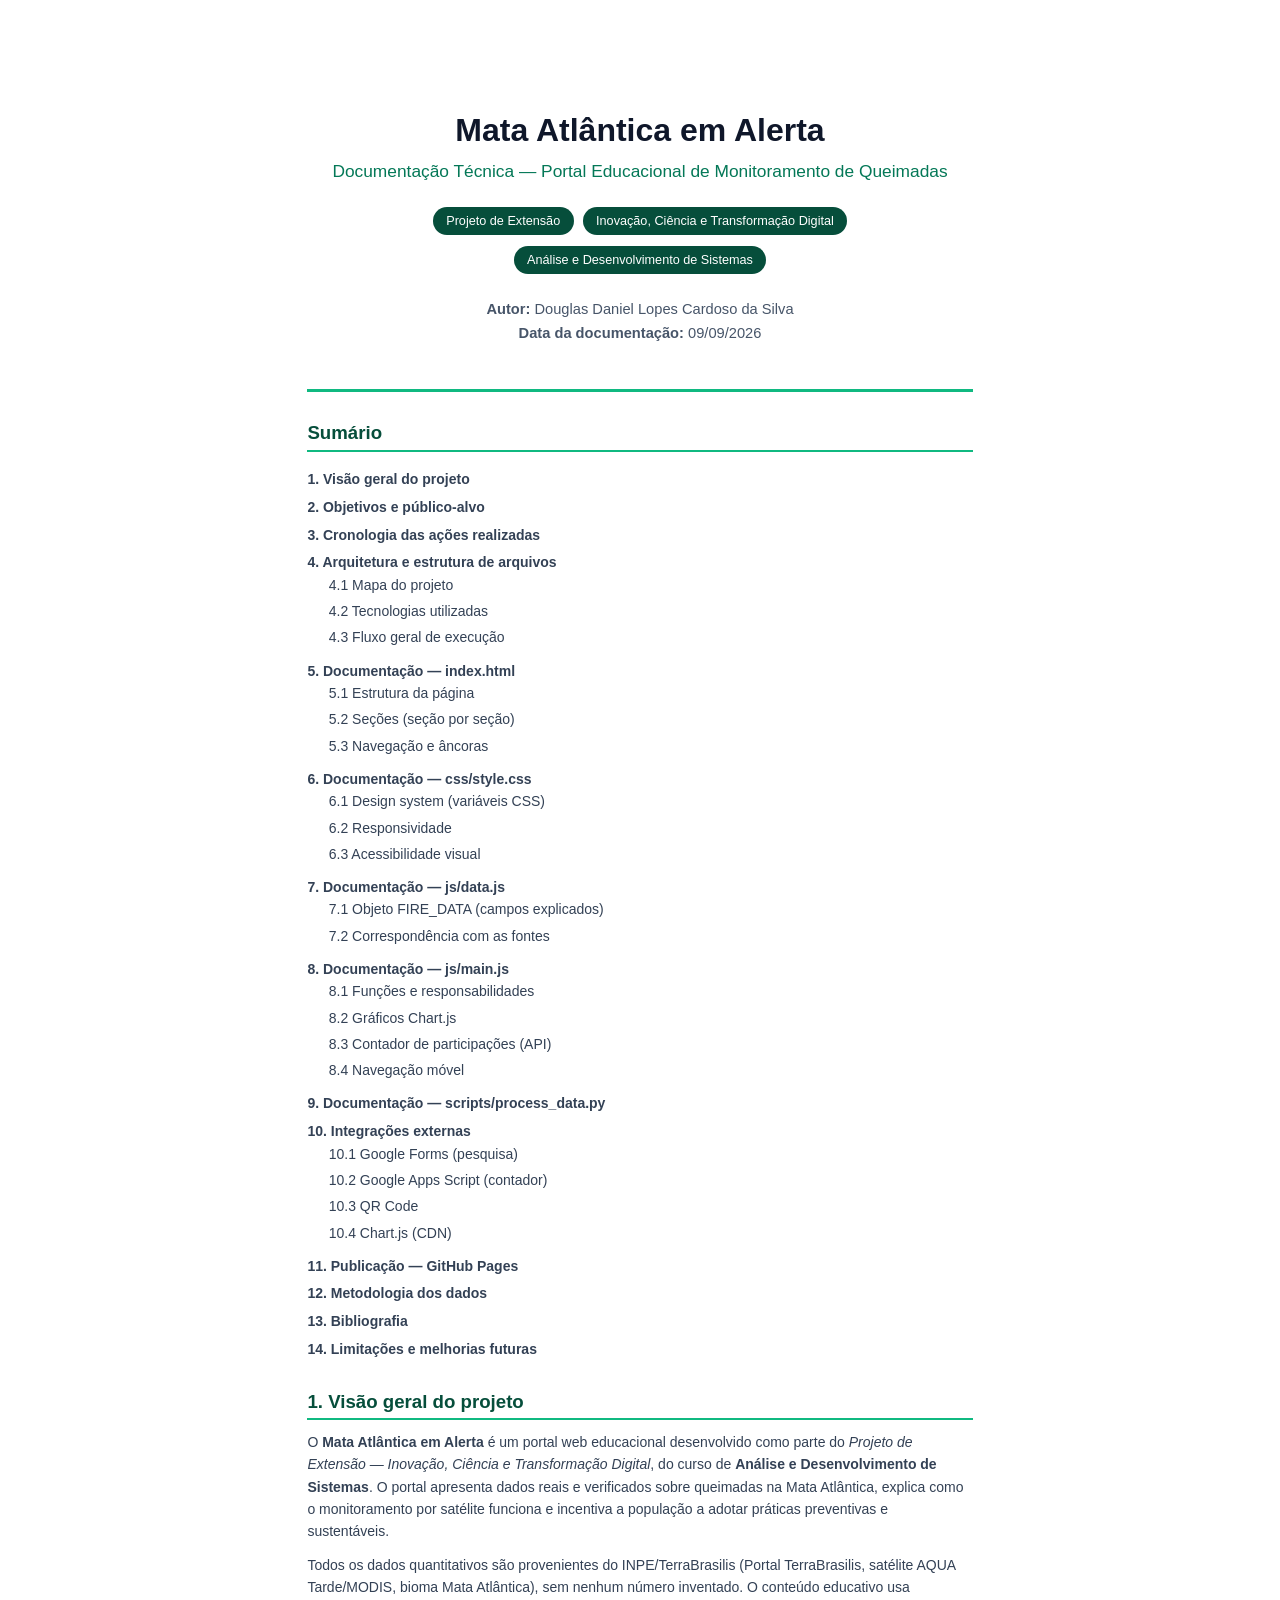
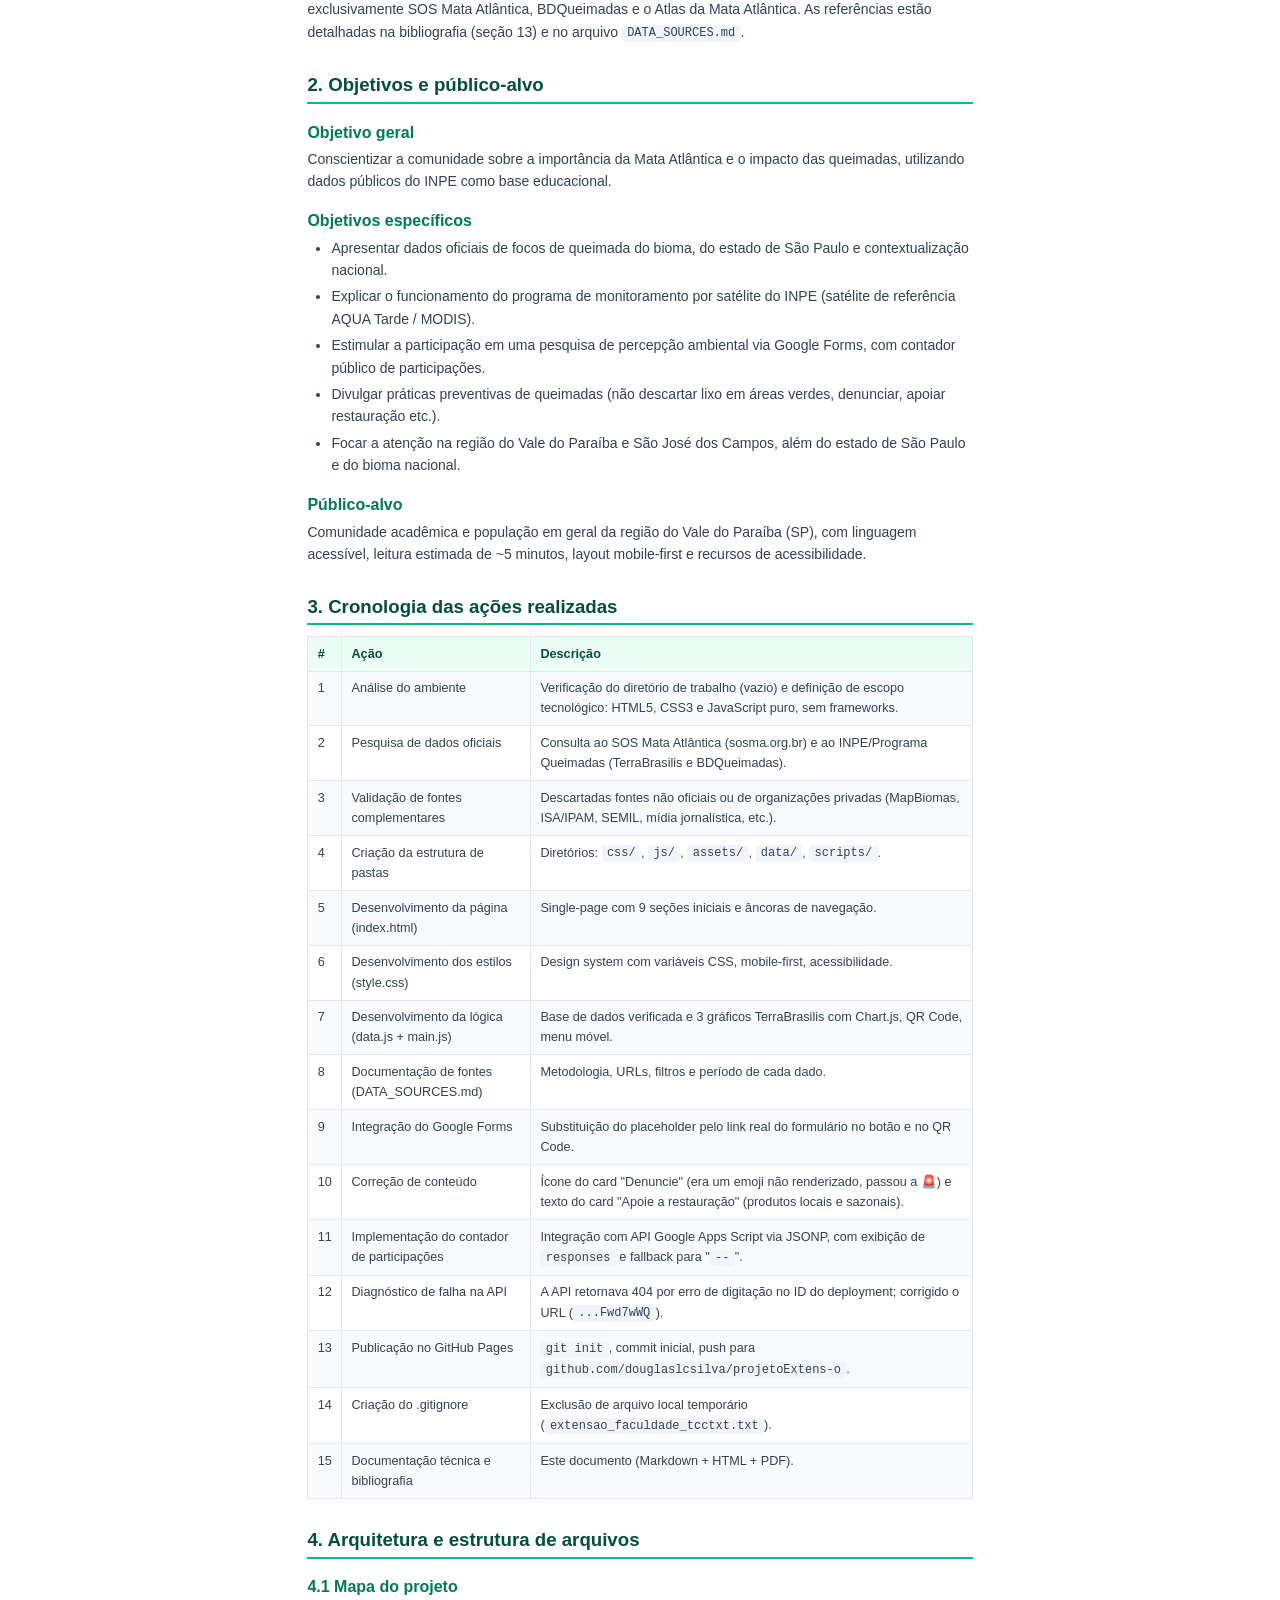
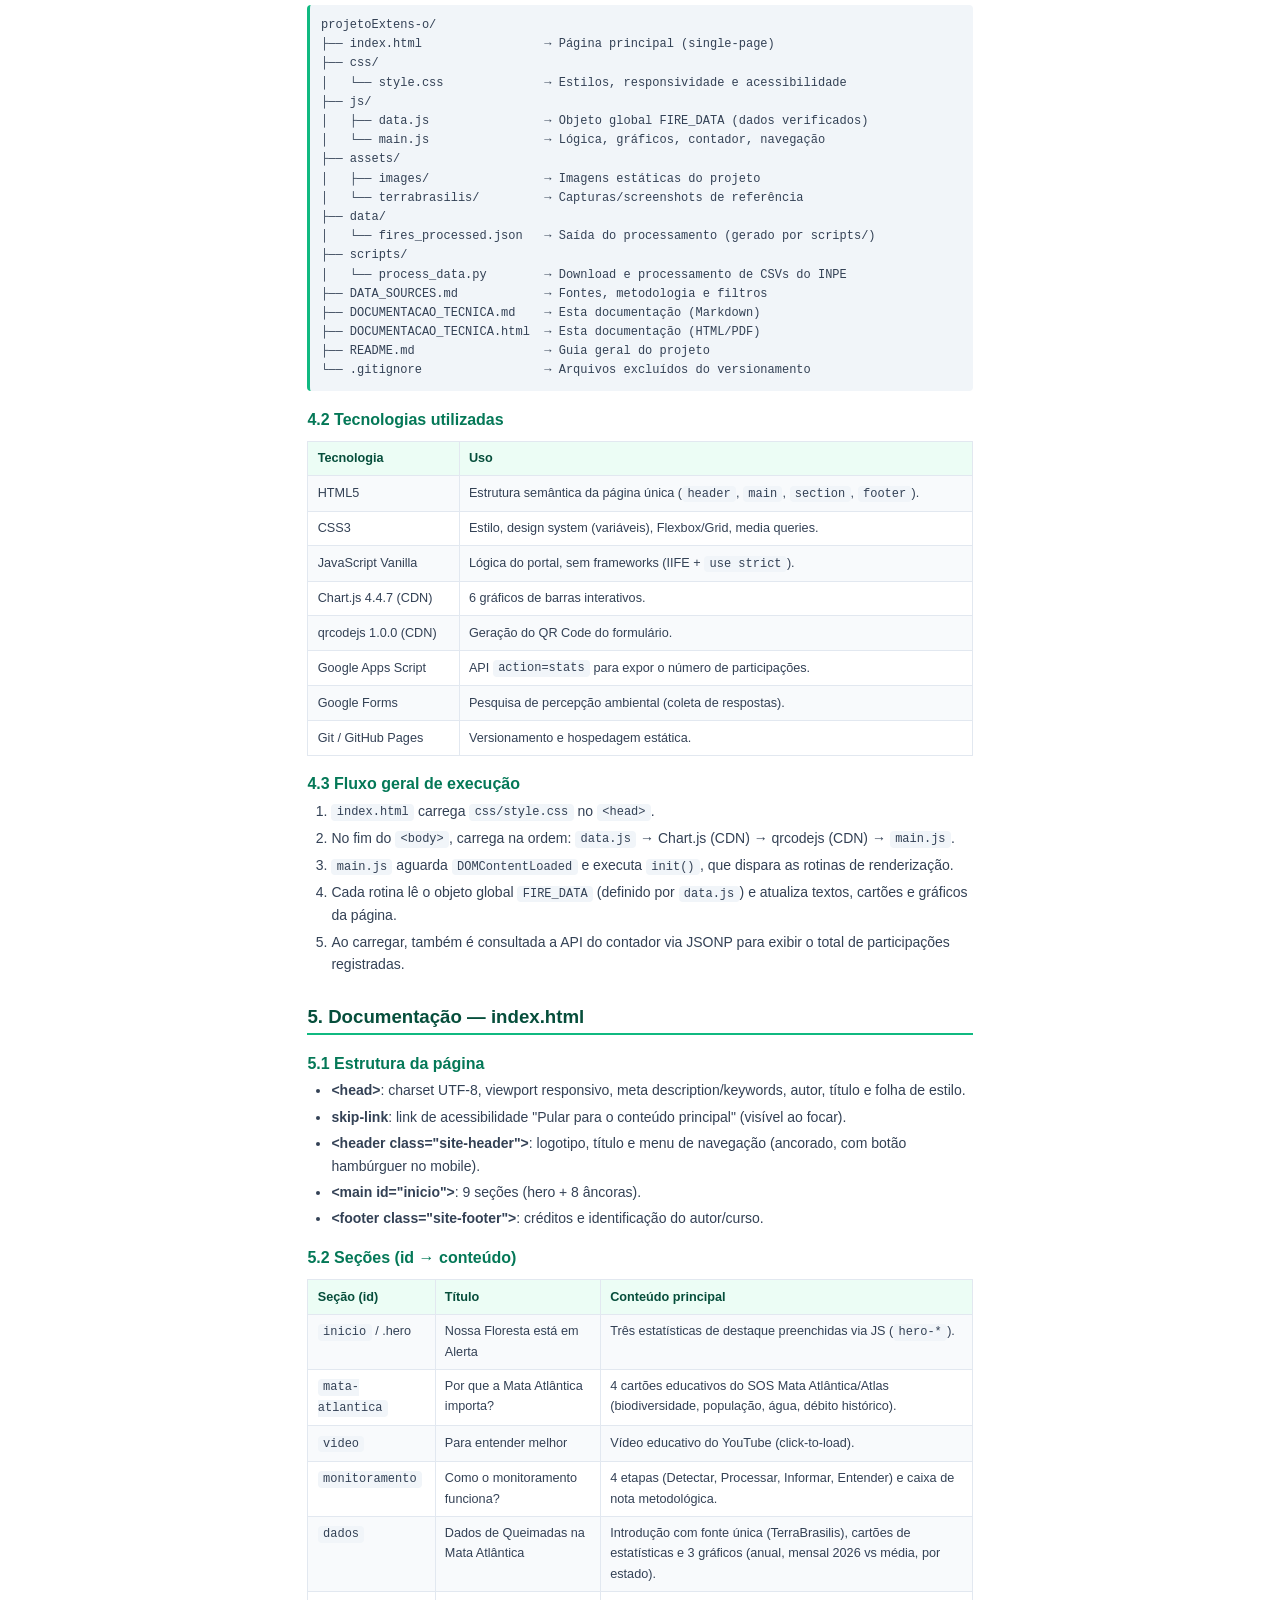
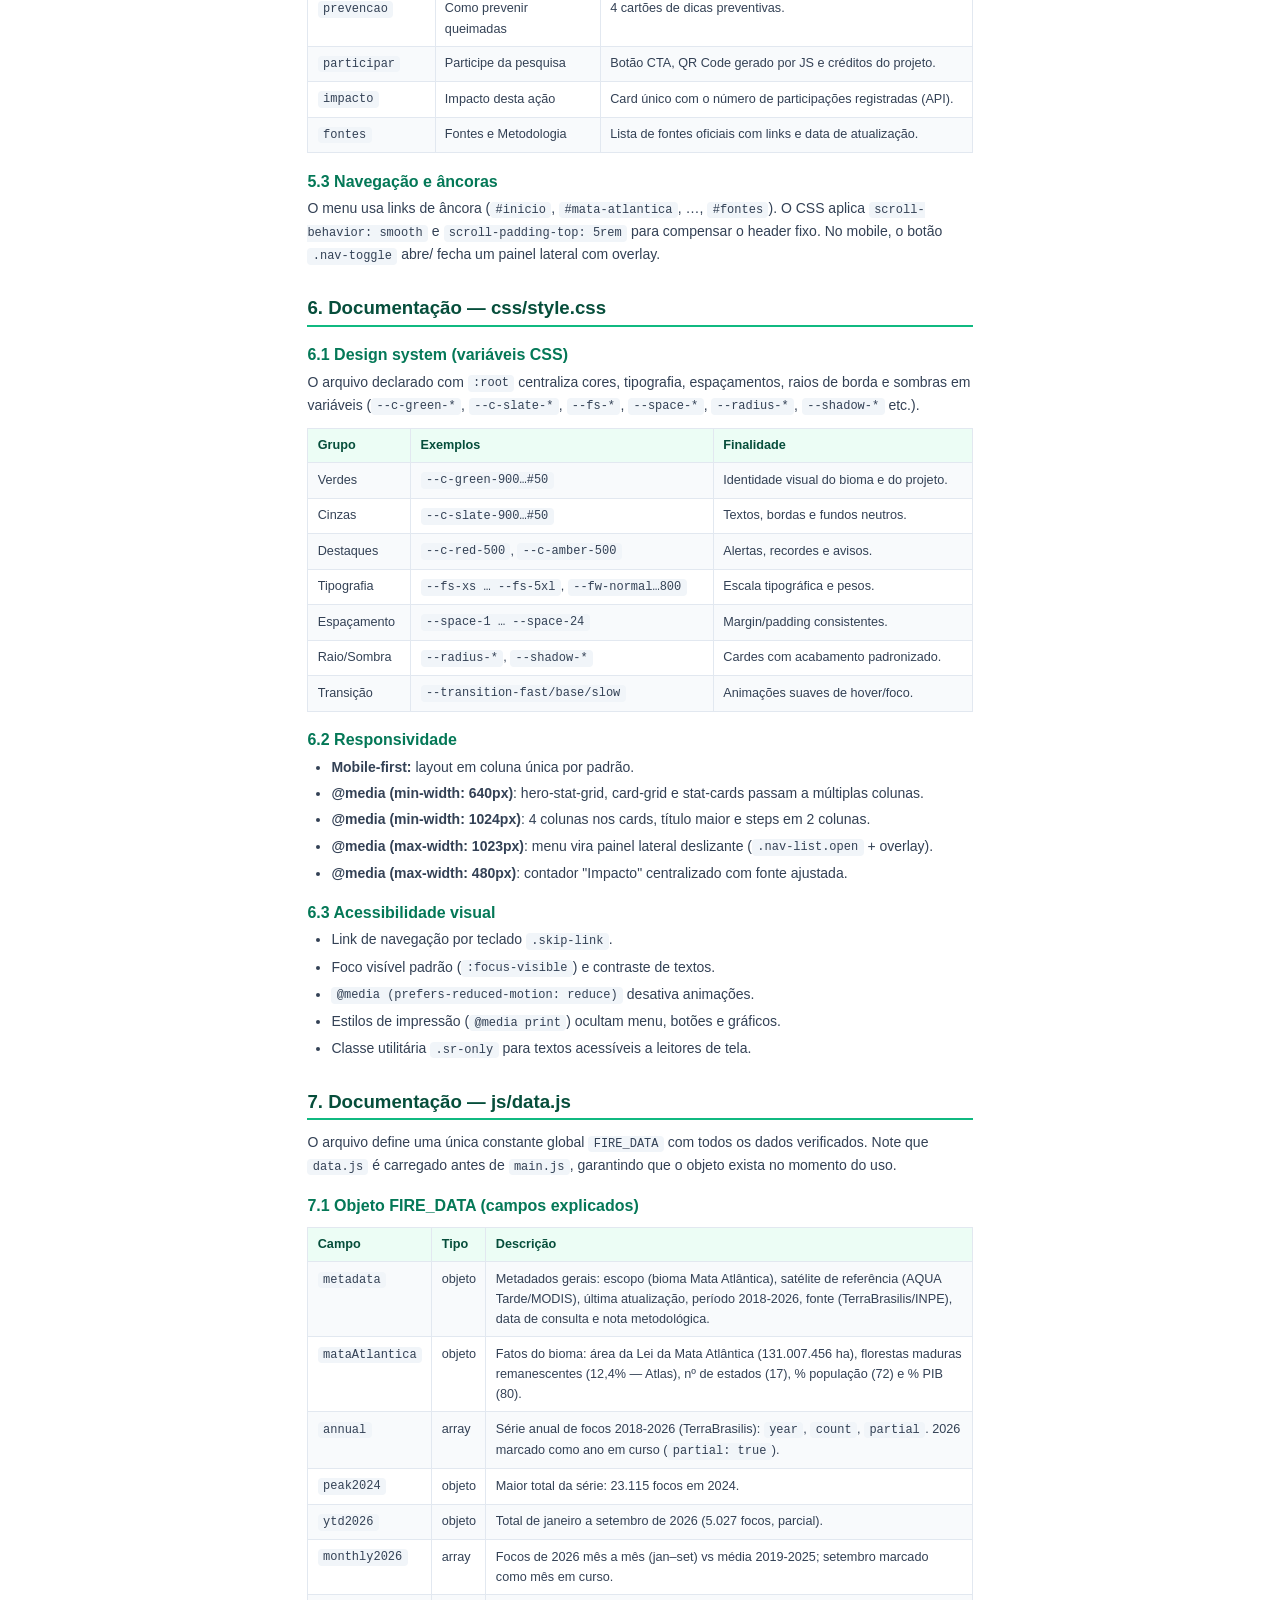
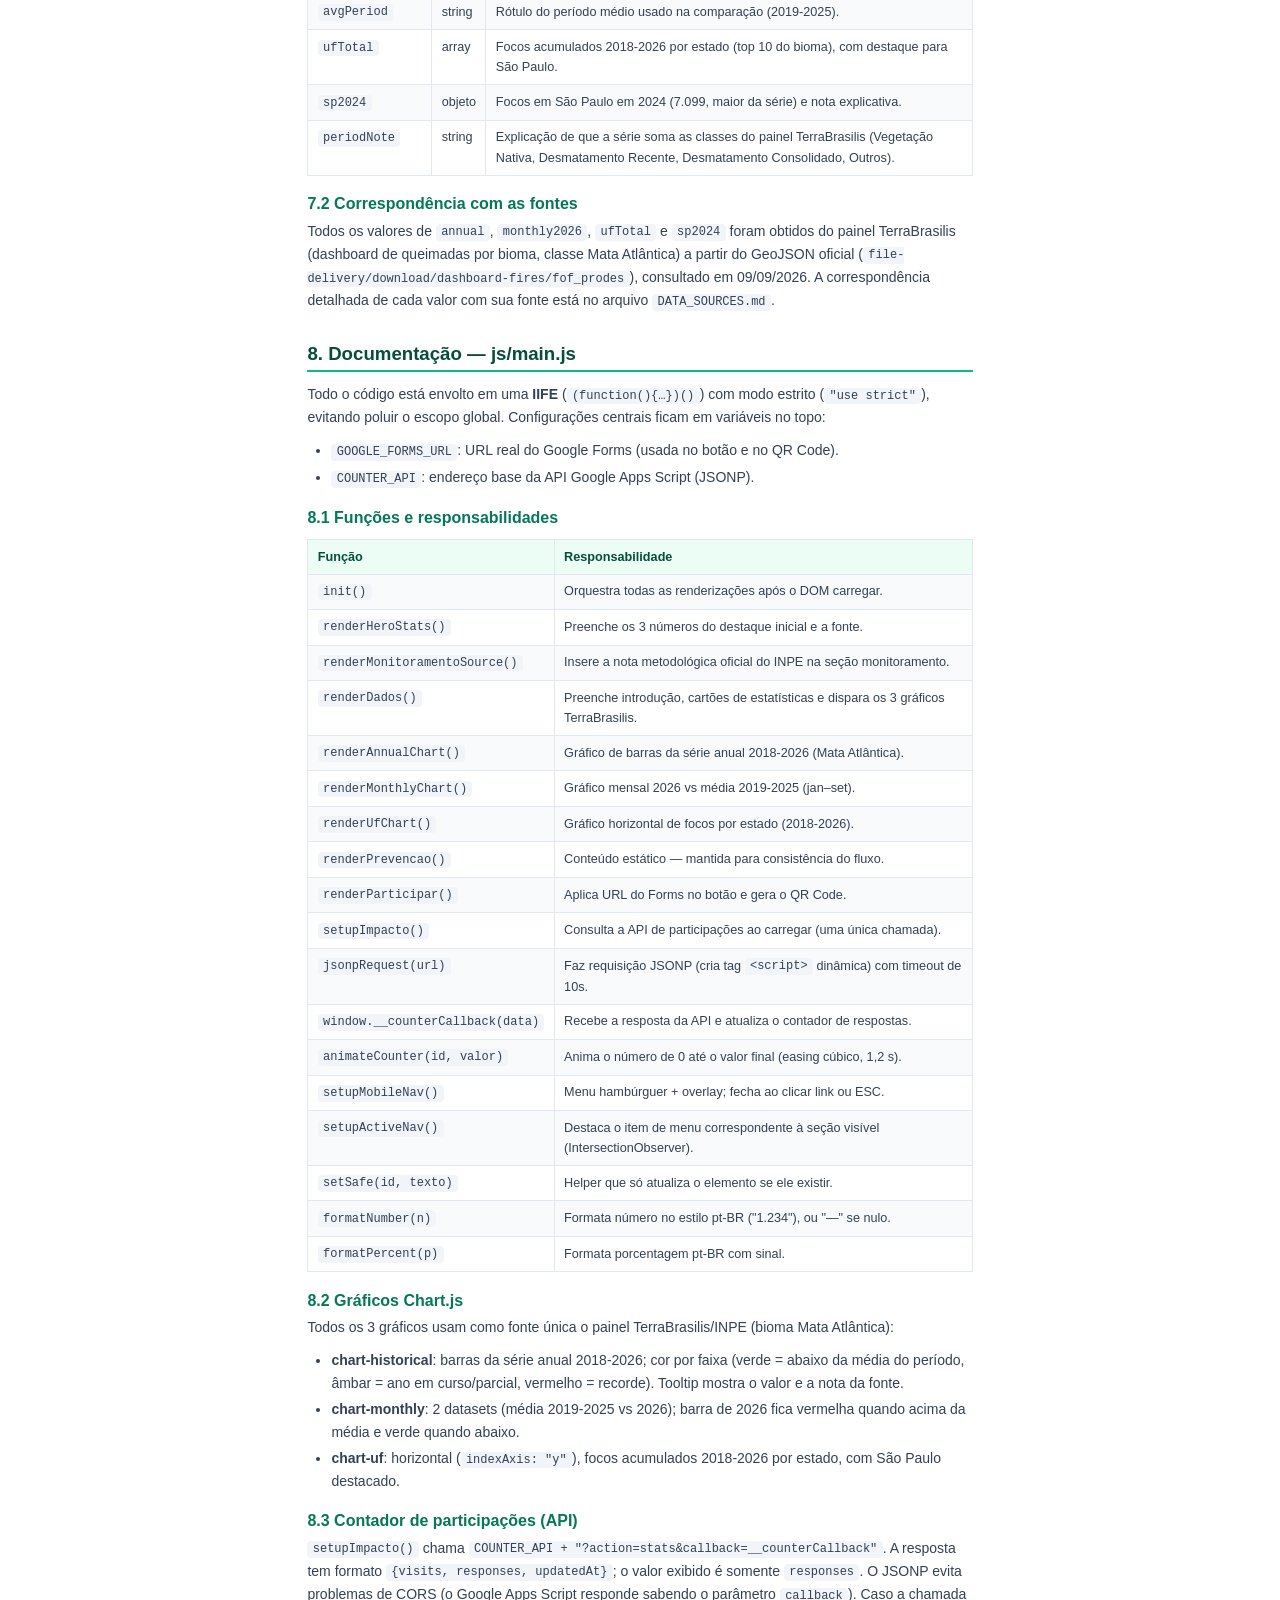
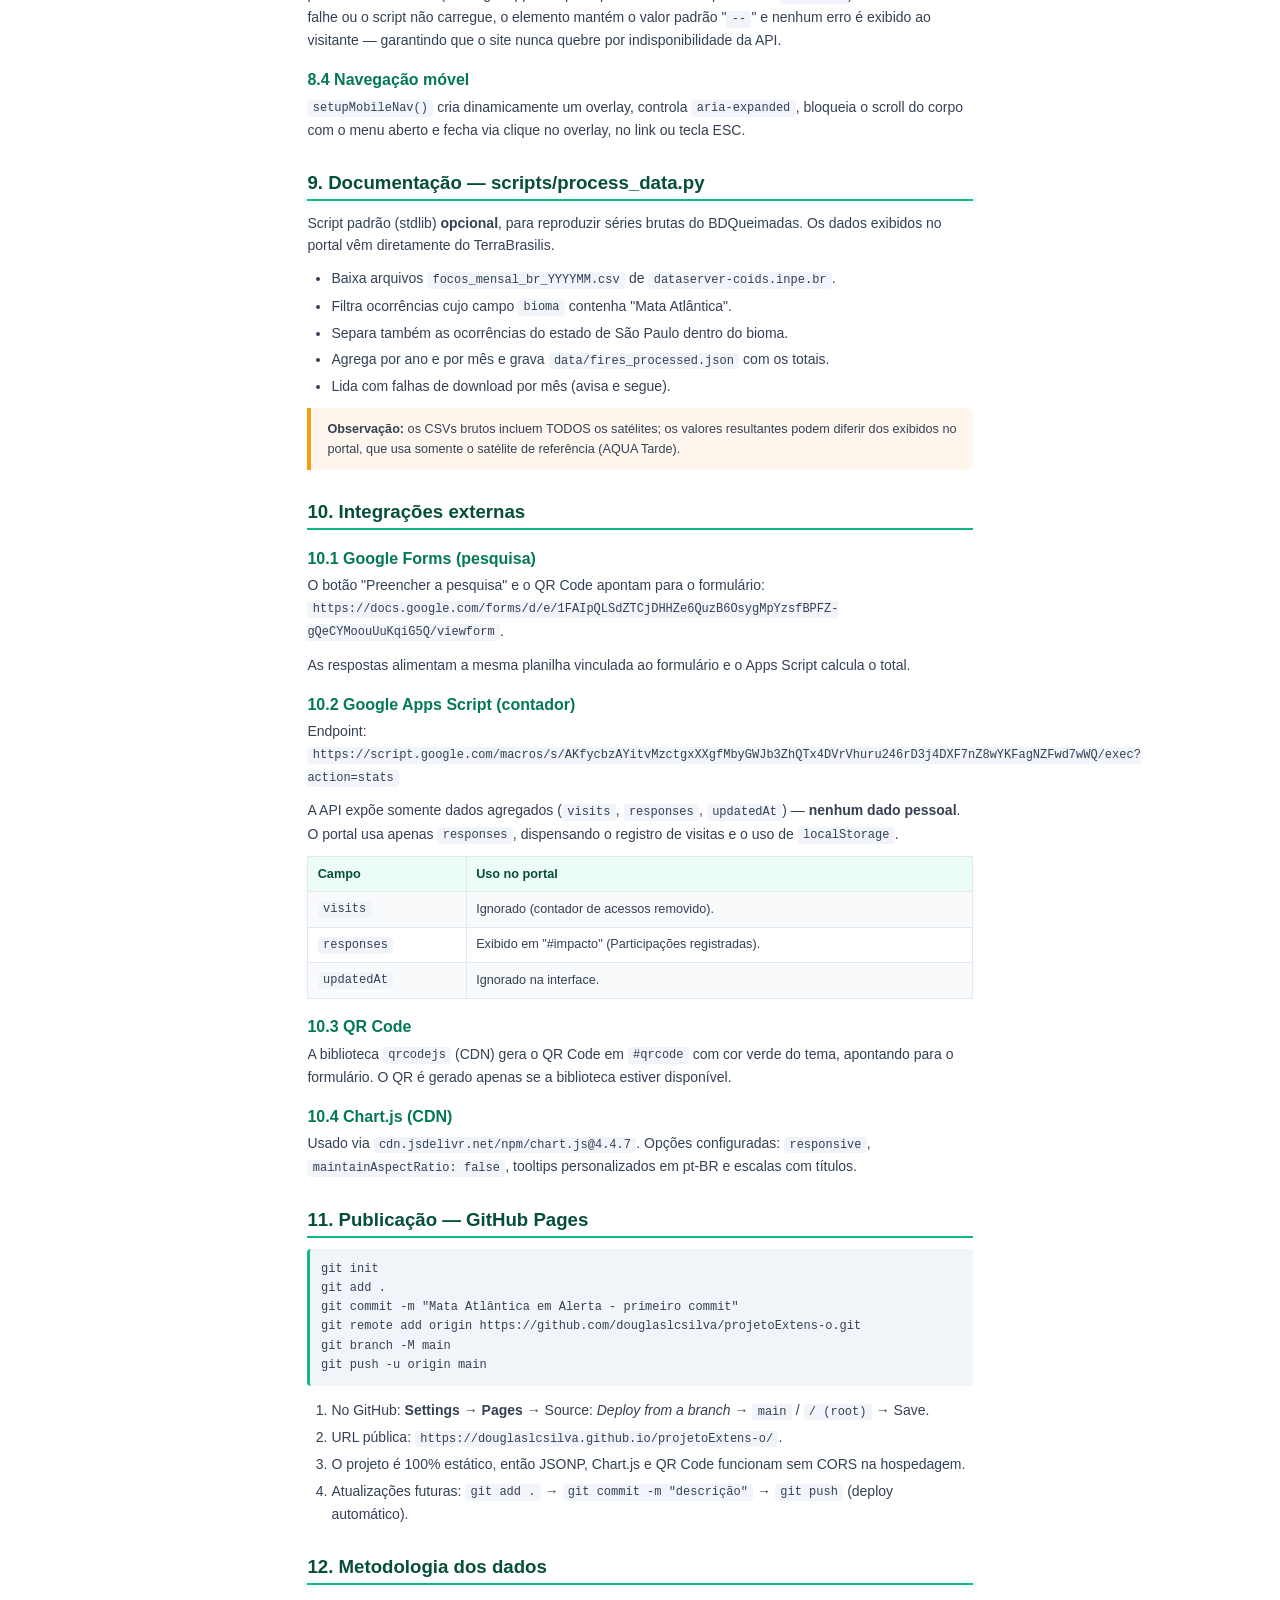
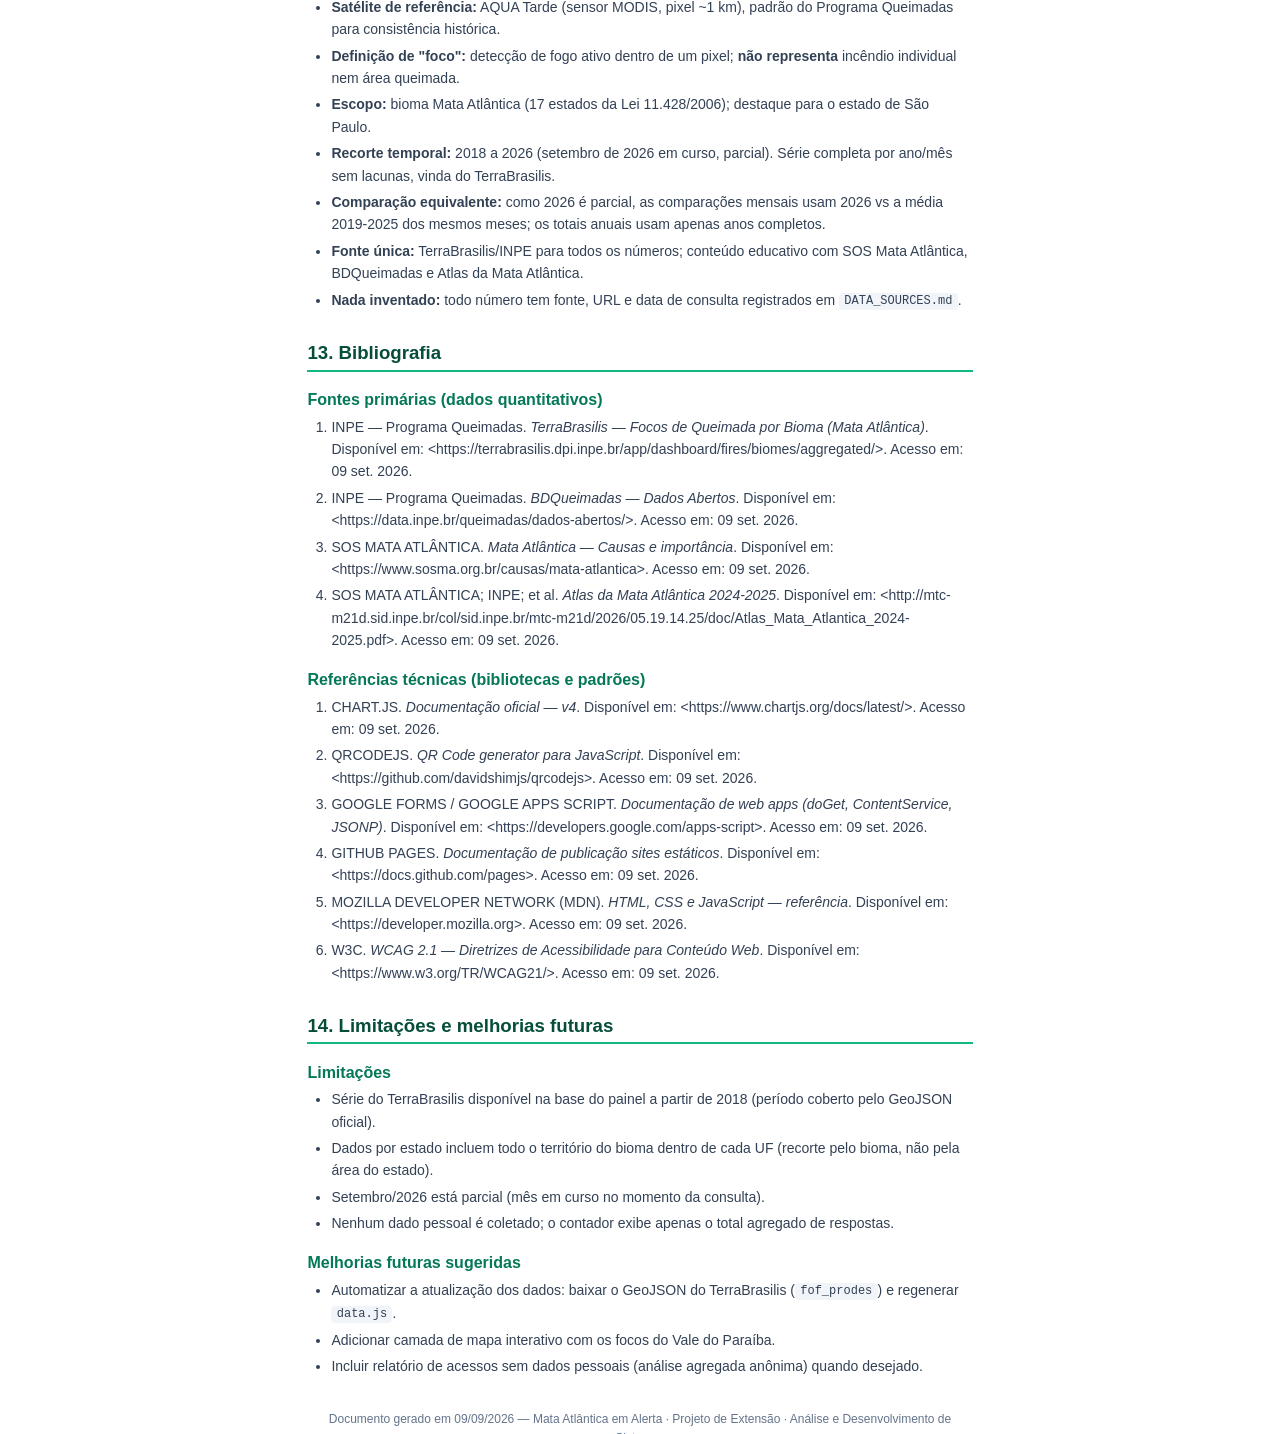
==== commit 584baa60: "Ajustes de texto: dados oficiais, acao preventiva e remove caracteres chineses da documentacao" ====
--- a/DOCUMENTACAO_TECNICA.html
+++ b/DOCUMENTACAO_TECNICA.html
@@ -240,7 +240,7 @@
   <tr><td>7</td><td>Desenvolvimento da lógica (data.js + main.js)</td><td>Base de dados verificada e 3 gráficos TerraBrasilis com Chart.js, QR Code, menu móvel.</td></tr>
   <tr><td>8</td><td>Documentação de fontes (DATA_SOURCES.md)</td><td>Metodologia, URLs, filtros e período de cada dado.</td></tr>
   <tr><td>9</td><td>Integração do Google Forms</td><td>Substituição do placeholder pelo link real do formulário no botão e no QR Code.</td></tr>
-  <tr><td>10</td><td>Correção de conteúdo</td><td>Ícone do card "Denuncie" (era 报警, passou a 🚨) e texto do card "Apoie a restauração" (produtos locais e sazonais).</td></tr>
+  <tr><td>10</td><td>Correção de conteúdo</td><td>Ícone do card "Denuncie" (era um emoji não renderizado, passou a 🚨) e texto do card "Apoie a restauração" (produtos locais e sazonais).</td></tr>
   <tr><td>11</td><td>Implementação do contador de participações</td><td>Integração com API Google Apps Script via JSONP, com exibição de <code>responses</code> e fallback para "<code>--</code>".</td></tr>
   <tr><td>12</td><td>Diagnóstico de falha na API</td><td>A API retornava 404 por erro de digitação no ID do deployment; corrigido o URL (<code>...Fwd7wWQ</code>).</td></tr>
   <tr><td>13</td><td>Publicação no GitHub Pages</td><td><code>git init</code>, commit inicial, push para <code>github.com/douglaslcsilva/projetoExtens-o</code>.</td></tr>
